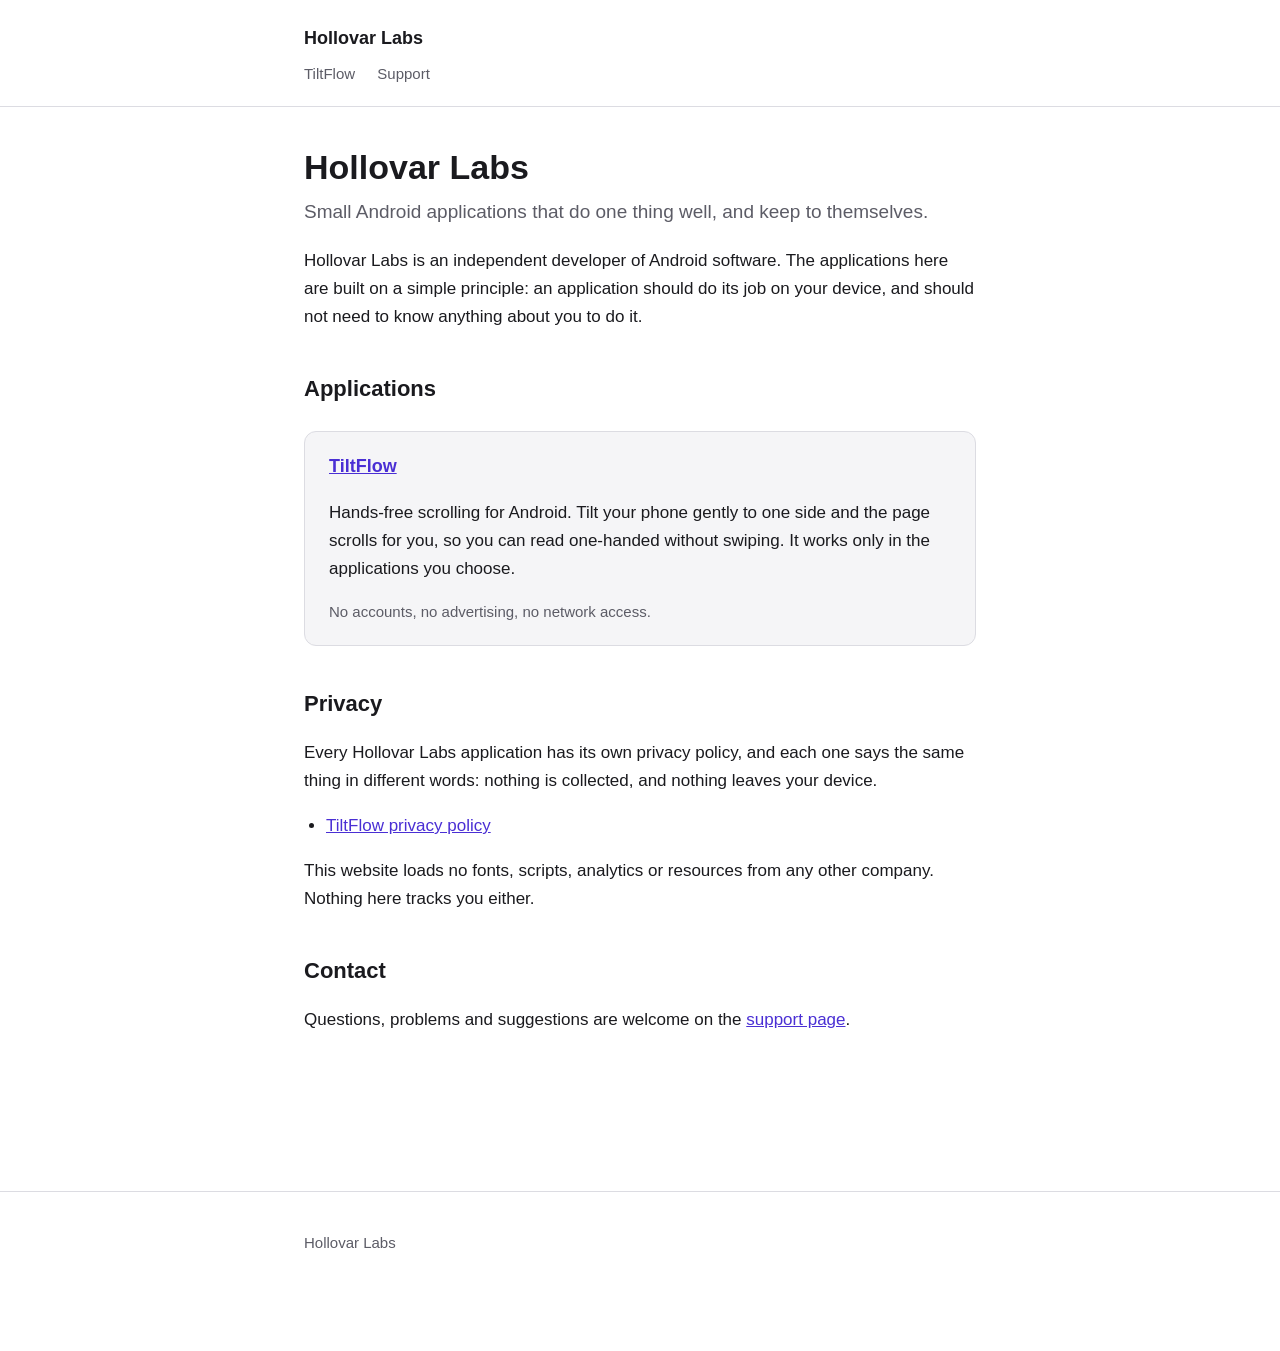
==== index.html @ 9ad2e923 "Add Hollovar Labs site with TiltFlow product and privacy pages Serves the company page, the TiltFlow" ====
<!DOCTYPE html>
<html lang="en">
<head>
<meta charset="utf-8">
<meta name="viewport" content="width=device-width, initial-scale=1">
<title>Hollovar Labs</title>
<meta name="description" content="Hollovar Labs builds small, private Android applications that do one thing well.">
<link rel="stylesheet" href="/assets/style.css">
</head>
<body>

<header class="site">
	<div class="wrap">
		<a class="brand" href="/">Hollovar Labs</a>
		<nav>
			<a href="/tiltflow/">TiltFlow</a>
			<a href="/support/">Support</a>
		</nav>
	</div>
</header>

<main class="wrap">

	<h1>Hollovar Labs</h1>
	<p class="lead">Small Android applications that do one thing well, and keep to themselves.</p>

	<p>Hollovar Labs is an independent developer of Android software. The applications here
	are built on a simple principle: an application should do its job on your device, and
	should not need to know anything about you to do it.</p>

	<h2>Applications</h2>

	<div class="card">
		<h3><a href="/tiltflow/">TiltFlow</a></h3>
		<p>Hands-free scrolling for Android. Tilt your phone gently to one side and the page
		scrolls for you, so you can read one-handed without swiping. It works only in the
		applications you choose.</p>
		<p class="meta">No accounts, no advertising, no network access.</p>
	</div>

	<h2>Privacy</h2>

	<p>Every Hollovar Labs application has its own privacy policy, and each one says the same
	thing in different words: nothing is collected, and nothing leaves your device.</p>

	<ul>
		<li><a href="/tiltflow/privacy/">TiltFlow privacy policy</a></li>
	</ul>

	<p>This website loads no fonts, scripts, analytics or resources from any other company.
	Nothing here tracks you either.</p>

	<h2>Contact</h2>

	<p>Questions, problems and suggestions are welcome on the
	<a href="/support/">support page</a>.</p>

</main>

<footer class="site">
	<div class="wrap">
		<p>Hollovar Labs</p>
	</div>
</footer>

</body>
</html>
---- assets/style.css ----
/*
	Hollovar Labs site styles.

	Deliberately self-contained: no web fonts, no analytics, no third-party requests of any
	kind. A site whose main purpose is to state a privacy position should not load anything
	from another company's server.
*/

:root {
	--background: #ffffff;
	--surface: #f5f5f7;
	--text: #1a1a1e;
	--text-muted: #5c5c66;
	--accent: #4a2fd4;
	--border: #dcdce2;
}

@media (prefers-color-scheme: dark) {
	:root {
		--background: #121216;
		--surface: #1c1c22;
		--text: #ececf1;
		--text-muted: #a0a0ad;
		--accent: #9d8bff;
		--border: #33333d;
	}
}

* {
	box-sizing: border-box;
}

body {
	margin: 0;
	padding: 0;
	background: var(--background);
	color: var(--text);
	font-family: -apple-system, BlinkMacSystemFont, "Segoe UI", Roboto, Helvetica, Arial, sans-serif;
	font-size: 17px;
	line-height: 1.65;
	-webkit-text-size-adjust: 100%;
}

.wrap {
	max-width: 720px;
	margin: 0 auto;
	padding: 0 24px 80px;
}

header.site {
	border-bottom: 1px solid var(--border);
	margin-bottom: 40px;
}

header.site .wrap {
	padding-top: 24px;
	padding-bottom: 20px;
}

.brand {
	font-weight: 600;
	font-size: 18px;
	text-decoration: none;
	color: var(--text);
}

nav {
	margin-top: 8px;
	font-size: 15px;
}

nav a {
	color: var(--text-muted);
	text-decoration: none;
	margin-right: 18px;
}

nav a:hover,
nav a:focus {
	color: var(--accent);
	text-decoration: underline;
}

h1 {
	font-size: 34px;
	line-height: 1.2;
	margin: 0 0 8px;
}

h2 {
	font-size: 22px;
	margin: 40px 0 12px;
}

h3 {
	font-size: 18px;
	margin: 28px 0 8px;
}

.lead {
	font-size: 19px;
	color: var(--text-muted);
	margin-top: 0;
}

a {
	color: var(--accent);
}

ul {
	padding-left: 22px;
}

li {
	margin-bottom: 6px;
}

.card {
	background: var(--surface);
	border: 1px solid var(--border);
	border-radius: 12px;
	padding: 20px 24px;
	margin: 24px 0;
}

.card h3 {
	margin-top: 0;
}

.card p:last-child {
	margin-bottom: 0;
}

.key-point {
	font-weight: 600;
}

.meta {
	color: var(--text-muted);
	font-size: 15px;
}

footer.site {
	border-top: 1px solid var(--border);
	margin-top: 60px;
	padding-top: 24px;
	color: var(--text-muted);
	font-size: 15px;
}

code {
	background: var(--surface);
	border: 1px solid var(--border);
	border-radius: 4px;
	padding: 1px 5px;
	font-size: 15px;
}
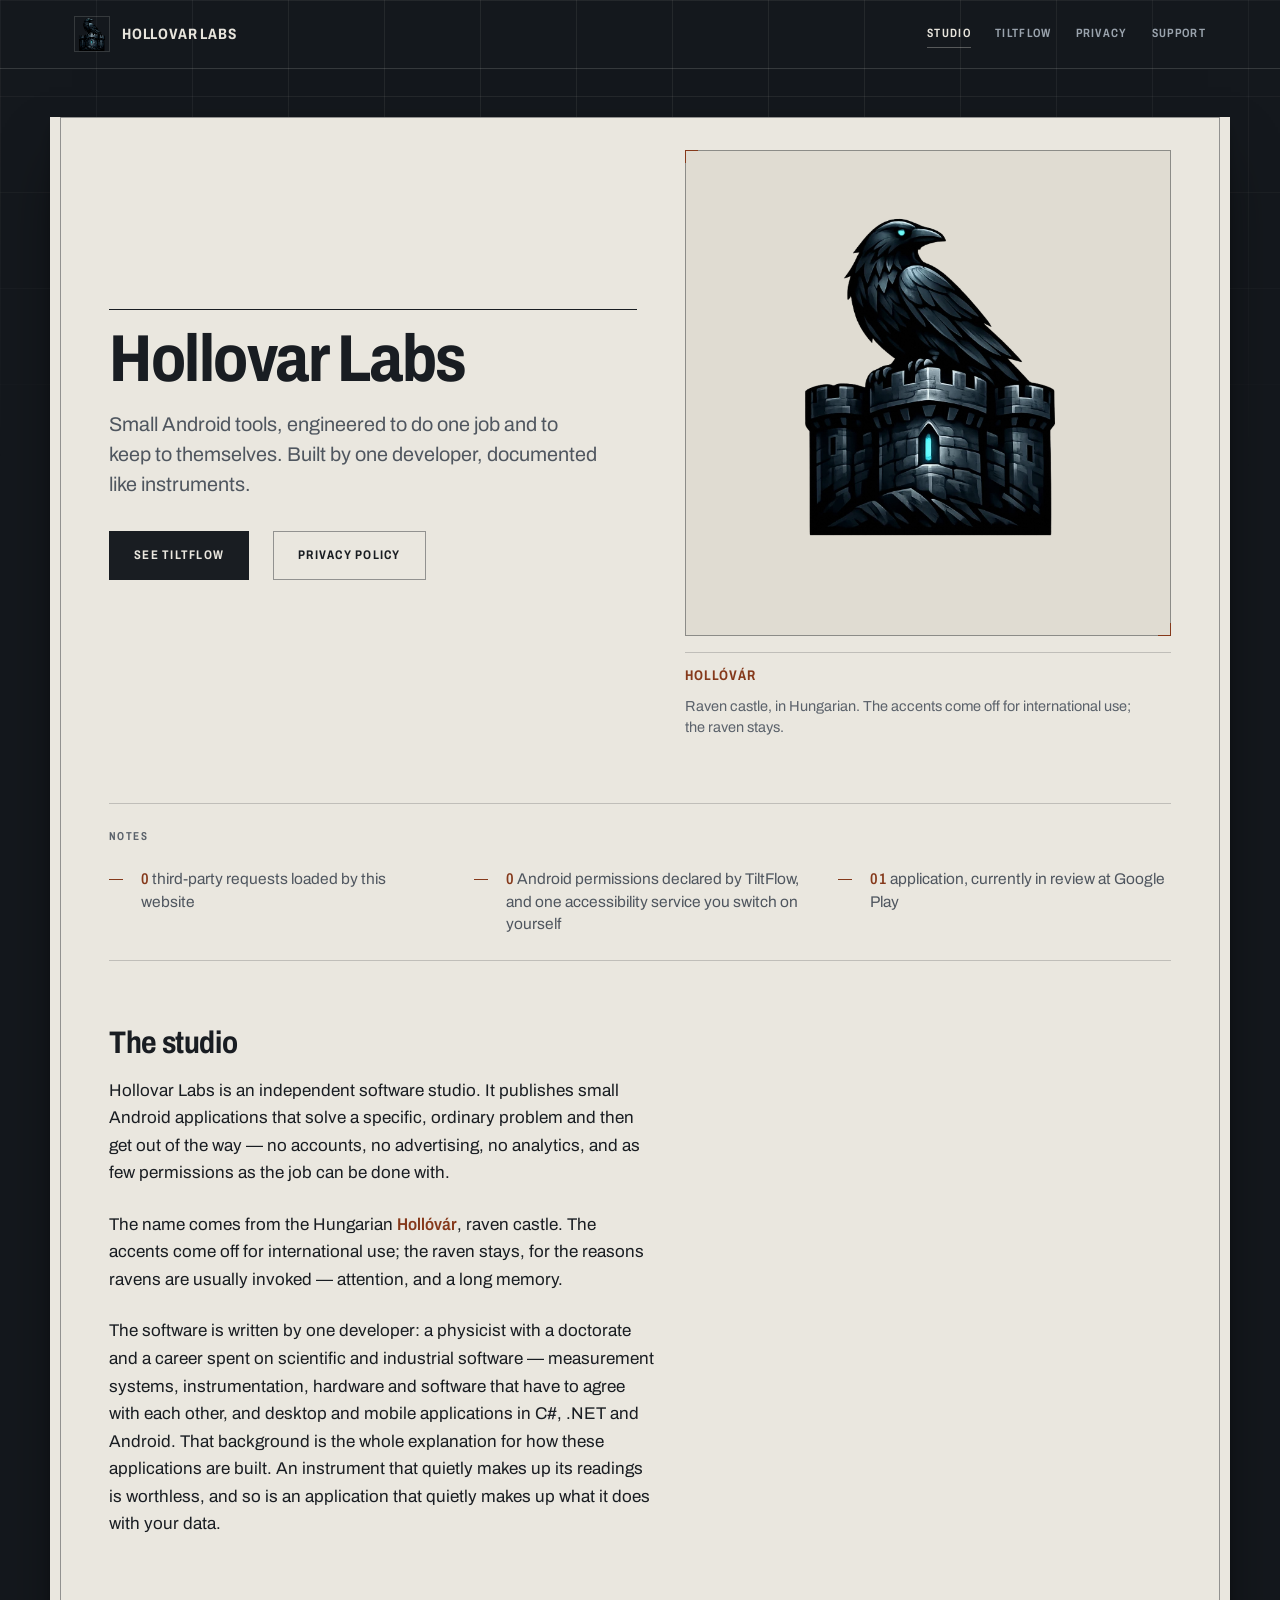
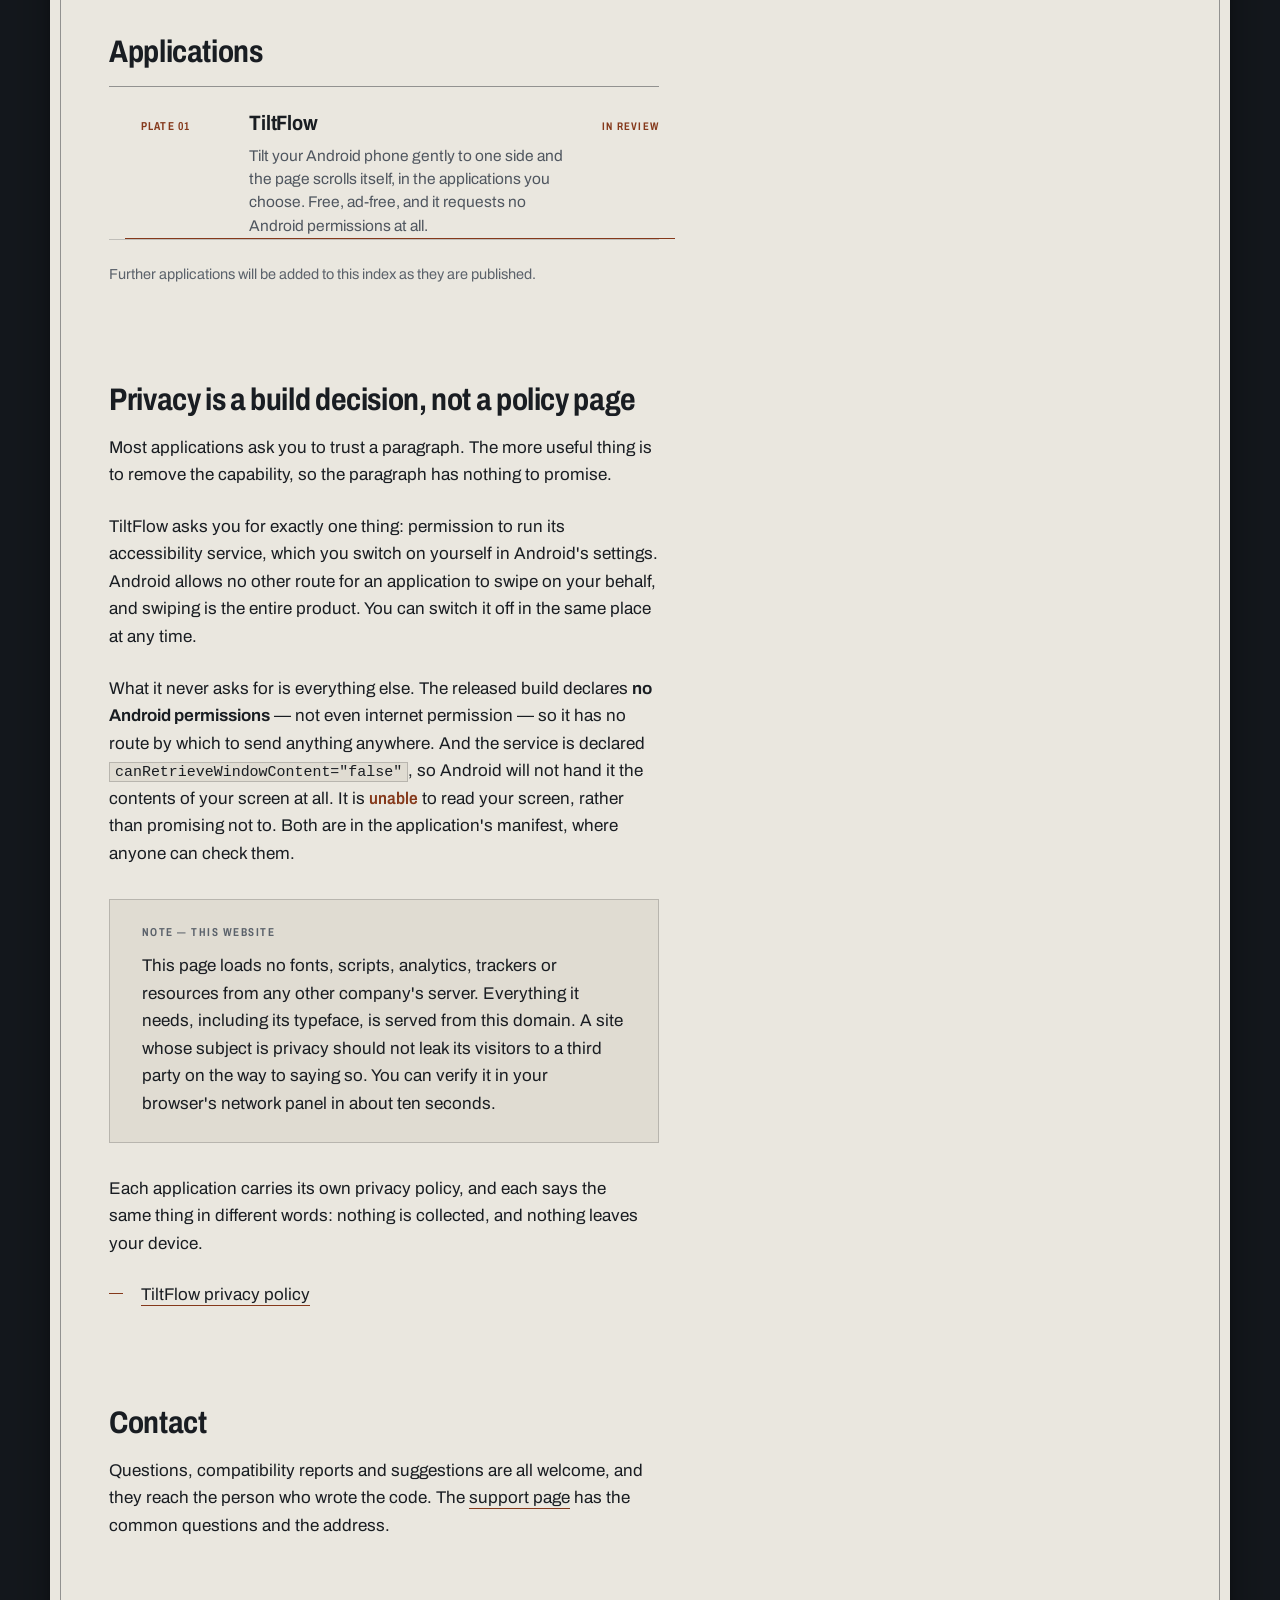
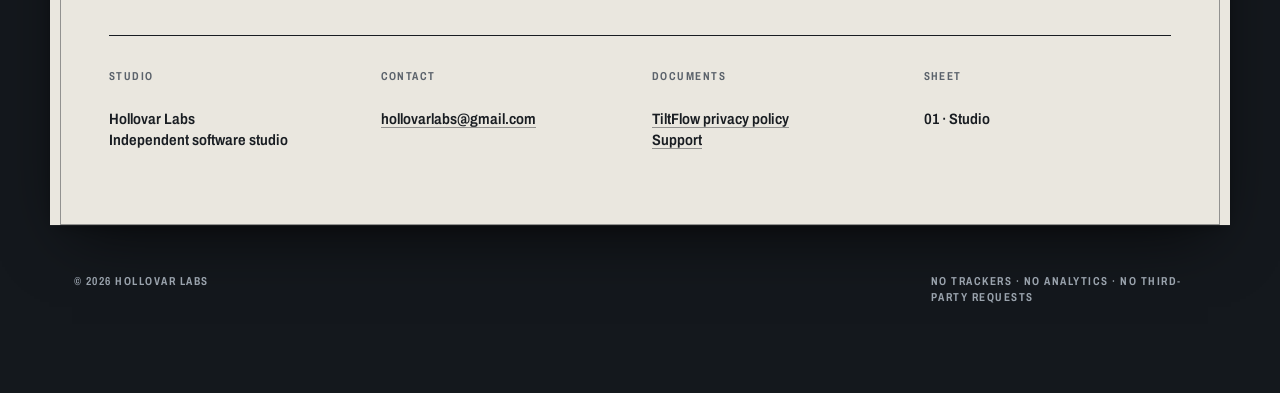
==== commit 6a2d6e60: "progress" ====
--- a/index.html
+++ b/index.html
@@ -3,65 +3,200 @@
 <head>
 <meta charset="utf-8">
 <meta name="viewport" content="width=device-width, initial-scale=1">
-<title>Hollovar Labs</title>
-<meta name="description" content="Hollovar Labs builds small, private Android applications that do one thing well.">
+<title>Hollovar Labs — Independent Software Studio</title>
+<meta name="description" content="Hollovar Labs is an independent software studio building small, privacy-conscious Android tools, including the tilt-scrolling utility TiltFlow.">
+<link rel="canonical" href="https://hollovar.github.io/">
+<meta name="theme-color" content="#14181d">
+<link rel="icon" href="/assets/icon-32.png" sizes="32x32" type="image/png">
+<link rel="icon" href="/assets/icon-512.png" sizes="512x512" type="image/png">
+<link rel="apple-touch-icon" href="/assets/icon-180.png">
+<meta property="og:type" content="website">
+<meta property="og:site_name" content="Hollovar Labs">
+<meta property="og:title" content="Hollovar Labs — Independent Software Studio">
+<meta property="og:description" content="Small, privacy-conscious Android tools. TiltFlow scrolls the page when you tilt your phone, and asks for no Android permissions at all.">
+<meta property="og:url" content="https://hollovar.github.io/">
+<meta property="og:image" content="https://hollovar.github.io/assets/og.png">
+<meta property="og:image:width" content="1200">
+<meta property="og:image:height" content="630">
+<meta name="twitter:card" content="summary_large_image">
+<link rel="preload" href="/assets/fonts/archivo-latin.woff2" as="font" type="font/woff2" crossorigin>
 <link rel="stylesheet" href="/assets/style.css">
 </head>
 <body>
-
-<header class="site">
-	<div class="wrap">
-		<a class="brand" href="/">Hollovar Labs</a>
-		<nav>
+<a class="skip" href="#main">Skip to content</a>
+
+<header class="masthead">
+	<div class="masthead__inner">
+		<a class="mark" href="/" aria-label="Hollovar Labs — home">
+			<img class="mark__glyph" src="/assets/mark-glyph.webp"
+				srcset="/assets/mark-glyph.webp 128w, /assets/mark-glyph@2x.webp 256w"
+				width="128" height="128" alt="" aria-hidden="true" decoding="async">
+			<span class="mark__name">Hollovar&nbsp;Labs</span>
+		</a>
+		<nav class="nav" aria-label="Primary">
+			<a href="/" aria-current="page">Studio</a>
 			<a href="/tiltflow/">TiltFlow</a>
+			<a href="/tiltflow/privacy/">Privacy</a>
 			<a href="/support/">Support</a>
 		</nav>
 	</div>
 </header>
 
-<main class="wrap">
-
-	<h1>Hollovar Labs</h1>
-	<p class="lead">Small Android applications that do one thing well, and keep to themselves.</p>
-
-	<p>Hollovar Labs is an independent developer of Android software. The applications here
-	are built on a simple principle: an application should do its job on your device, and
-	should not need to know anything about you to do it.</p>
-
-	<h2>Applications</h2>
-
-	<div class="card">
-		<h3><a href="/tiltflow/">TiltFlow</a></h3>
-		<p>Hands-free scrolling for Android. Tilt your phone gently to one side and the page
-		scrolls for you, so you can read one-handed without swiping. It works only in the
-		applications you choose.</p>
-		<p class="meta">No accounts, no advertising, no network access.</p>
-	</div>
-
-	<h2>Privacy</h2>
-
-	<p>Every Hollovar Labs application has its own privacy policy, and each one says the same
-	thing in different words: nothing is collected, and nothing leaves your device.</p>
-
-	<ul>
-		<li><a href="/tiltflow/privacy/">TiltFlow privacy policy</a></li>
-	</ul>
-
-	<p>This website loads no fonts, scripts, analytics or resources from any other company.
-	Nothing here tracks you either.</p>
-
-	<h2>Contact</h2>
-
-	<p>Questions, problems and suggestions are welcome on the
-	<a href="/support/">support page</a>.</p>
-
+<main id="main" class="sheet">
+<div class="sheet__frame">
+
+	<section class="plate">
+		<div class="plate__figure">
+			<figure class="markplate">
+				<div class="markplate__mount">
+					<img src="/assets/mark-plate.webp"
+						srcset="/assets/mark-plate.webp 760w, /assets/mark-plate@2x.webp 1200w"
+						sizes="(max-width: 900px) 400px, 46vw"
+						width="760" height="760" decoding="async"
+						alt="The Hollovar Labs mark: a raven perched on a castle keep, with a single lit window slit in the central tower.">
+				</div>
+				<figcaption>
+					<span class="markplate__name">Hollóvár</span>
+					<span class="small" style="margin:0">Raven castle, in Hungarian. The accents come off for
+					international use; the raven stays.</span>
+				</figcaption>
+			</figure>
+		</div>
+
+		<div class="titleblock">
+			<div class="titleblock__rule"></div>
+			<h1>Hollovar Labs</h1>
+			<p class="lead">Small Android tools, engineered to do one job and to keep to
+			themselves. Built by one developer, documented like instruments.</p>
+			<div class="actions">
+				<a class="btn" href="/tiltflow/">See TiltFlow</a>
+				<a class="btn btn--ghost" href="/tiltflow/privacy/">Privacy policy</a>
+			</div>
+		</div>
+	</section>
+
+	<section class="notes-block" aria-label="Studio notes">
+		<p class="note">Notes</p>
+		<ul class="notes-row">
+			<li><span class="dim">0</span> third-party requests loaded by this website</li>
+			<li><span class="dim">0</span> Android permissions declared by TiltFlow, and one
+			accessibility service you switch on yourself</li>
+			<li><span class="dim">01</span> application, currently in review at Google Play</li>
+		</ul>
+	</section>
+
+	<section class="prose">
+		<h2>The studio</h2>
+
+		<p>Hollovar Labs is an independent software studio. It publishes small Android
+		applications that solve a specific, ordinary problem and then get out of the way —
+		no accounts, no advertising, no analytics, and as few permissions as the job can be
+		done with.</p>
+
+		<p>The name comes from the Hungarian <em>Hollóvár</em>, raven castle. The accents come
+		off for international use; the raven stays, for the reasons ravens are usually
+		invoked — attention, and a long memory.</p>
+
+		<p>The software is written by one developer: a physicist with a doctorate and a career
+		spent on scientific and industrial software — measurement systems, instrumentation,
+		hardware and software that have to agree with each other, and desktop and mobile
+		applications in C#, .NET and Android. That background is the whole explanation for how
+		these applications are built. An instrument that quietly makes up its readings is
+		worthless, and so is an application that quietly makes up what it does with your
+		data.</p>
+	</section>
+
+	<section class="prose">
+		<h2>Applications</h2>
+
+		<ul class="index">
+			<li class="index__item">
+				<a class="index__link" href="/tiltflow/">
+					<span class="index__plate">Plate 01</span>
+					<span>
+						<span class="index__title">TiltFlow</span>
+						<span class="index__desc">Tilt your Android phone gently to one side and
+						the page scrolls itself, in the applications you choose. Free, ad-free,
+						and it requests no Android permissions at all.</span>
+					</span>
+					<span class="index__status">In review</span>
+				</a>
+			</li>
+		</ul>
+
+		<p class="small" style="margin-top:var(--sp-5)">Further applications will be added to this
+		index as they are published.</p>
+	</section>
+
+	<section class="prose">
+		<h2>Privacy is a build decision, not a policy page</h2>
+
+		<p>Most applications ask you to trust a paragraph. The more useful thing is to remove
+		the capability, so the paragraph has nothing to promise.</p>
+
+		<p>TiltFlow asks you for exactly one thing: permission to run its accessibility service,
+		which you switch on yourself in Android's settings. Android allows no other route for
+		an application to swipe on your behalf, and swiping is the entire product. You can
+		switch it off in the same place at any time.</p>
+
+		<p>What it never asks for is everything else. The released build declares
+		<strong>no Android permissions</strong> — not even internet permission — so it has no
+		route by which to send anything anywhere. And the service is declared
+		<code>canRetrieveWindowContent="false"</code>, so Android will not hand it the contents
+		of your screen at all. It is <em>unable</em> to read your screen, rather than promising
+		not to. Both are in the application's manifest, where anyone can check them.</p>
+
+		<div class="callout">
+			<span class="note callout__label">Note — this website</span>
+			<p>This page loads no fonts, scripts, analytics, trackers or resources from any
+			other company's server. Everything it needs, including its typeface, is served
+			from this domain. A site whose subject is privacy should not leak its visitors to
+			a third party on the way to saying so. You can verify it in your browser's network
+			panel in about ten seconds.</p>
+		</div>
+
+		<p>Each application carries its own privacy policy, and each says the same thing in
+		different words: nothing is collected, and nothing leaves your device.</p>
+
+		<ul>
+			<li><a href="/tiltflow/privacy/">TiltFlow privacy policy</a></li>
+		</ul>
+	</section>
+
+	<section class="prose">
+		<h2>Contact</h2>
+
+		<p>Questions, compatibility reports and suggestions are all welcome, and they reach
+		the person who wrote the code. The <a href="/support/">support page</a> has the
+		common questions and the address.</p>
+	</section>
+
+	<footer class="colophon">
+		<div class="colophon__cell">
+			<p class="note">Studio</p>
+			<p class="colophon__value">Hollovar Labs<br>Independent software studio</p>
+		</div>
+		<div class="colophon__cell">
+			<p class="note">Contact</p>
+			<p class="colophon__value"><a href="mailto:hollovarlabs@gmail.com">hollovarlabs@gmail.com</a></p>
+		</div>
+		<div class="colophon__cell">
+			<p class="note">Documents</p>
+			<p class="colophon__value"><a href="/tiltflow/privacy/">TiltFlow privacy policy</a><br><a href="/support/">Support</a></p>
+		</div>
+		<div class="colophon__cell">
+			<p class="note">Sheet</p>
+			<p class="colophon__value">01 · Studio</p>
+		</div>
+	</footer>
+
+</div>
 </main>
 
-<footer class="site">
-	<div class="wrap">
-		<p>Hollovar Labs</p>
-	</div>
-</footer>
+<div class="footnote">
+	<p class="note note--board">© 2026 Hollovar Labs</p>
+	<p class="note note--board">No trackers · No analytics · No third-party requests</p>
+</div>
 
 </body>
 </html>
--- a/assets/style.css
+++ b/assets/style.css
@@ -1,157 +1,1367 @@
 /*
-	Hollovar Labs site styles.
+	Hollovar Labs — measured drawing.
+
+	The site is drawn, not laid out: a pale drafting sheet on a graphite board, one lettering
+	alphabet at drafting widths, hairline rules, hatched masonry, dimension callouts.
 
 	Deliberately self-contained: no web fonts, no analytics, no third-party requests of any
 	kind. A site whose main purpose is to state a privacy position should not load anything
-	from another company's server.
-*/
+	from another company's server. Archivo is self-hosted from assets/fonts (SIL OFL 1.1,
+	see assets/fonts/OFL.txt).
+*/
+
+/* ------------------------------------------------------------------ lettering */
+
+/*
+	One variable face carries the whole sheet. A drafting office letters with a single
+	alphabet and varies the width by annotation rank, so width is a token here, not a
+	second font.
+*/
+@font-face {
+	font-family: "Archivo";
+	font-style: normal;
+	font-weight: 100 900;
+	font-stretch: 62% 125%;
+	font-display: swap;
+	src: url("/assets/fonts/archivo-latin.woff2") format("woff2");
+	unicode-range: U+0000-00FF, U+0131, U+0152-0153, U+02BB-02BC, U+02C6, U+02DA, U+02DC,
+		U+0304, U+0308, U+0329, U+2000-206F, U+20AC, U+2122, U+2191, U+2193, U+2212, U+2215,
+		U+FEFF, U+FFFD;
+}
+
+@font-face {
+	font-family: "Archivo";
+	font-style: normal;
+	font-weight: 100 900;
+	font-stretch: 62% 125%;
+	font-display: swap;
+	src: url("/assets/fonts/archivo-latin-ext.woff2") format("woff2");
+	unicode-range: U+0100-02BA, U+02BD-02C5, U+02C7-02CC, U+02CE-02D7, U+02DD-02FF, U+0304,
+		U+0308, U+0329, U+1D00-1DBF, U+1E00-1E9F, U+1EF2-1EFF, U+2020, U+20A0-20AB,
+		U+20AD-20C0, U+2113, U+2C60-2C7F, U+A720-A7FF;
+}
+
+/* ------------------------------------------------------------------- tokens */
 
 :root {
-	--background: #ffffff;
-	--surface: #f5f5f7;
-	--text: #1a1a1e;
-	--text-muted: #5c5c66;
-	--accent: #4a2fd4;
-	--border: #dcdce2;
-}
-
+	/* the board the sheet lies on */
+	--board: #14181d;
+	--board-raised: #1b2027;
+	--board-ink: #e7e4dc;
+	--board-ink-2: #9aa3ad;
+	--board-rule: rgba(231, 228, 220, 0.16);
+	--board-rule-strong: rgba(231, 228, 220, 0.32);
+
+	/* the drafting sheet */
+	--sheet: #eae7df;
+	--sheet-sunk: #e0dcd2;
+	--ink: #191d22;
+	--ink-2: #4f565f;
+	/* 4.56:1 on the sheet — the annotation labels are small, so this may not go lighter */
+	--ink-3: #5b626b;
+	--rule: rgba(25, 29, 34, 0.2);
+	--rule-strong: rgba(25, 29, 34, 0.42);
+
+	/*
+		Annotation: dimensions, revisions, leaders. This carries small text everywhere —
+		dimension values, inline emphasis, fault references, the in-review stamp — so it is
+		tuned to clear 4.5:1 on the sheet, on the sunk tone, and on its own 13% tint, in both
+		the day and night palettes. It may not be brightened.
+	*/
+	--oxide: #85391b;
+	--oxide-soft: rgba(133, 57, 27, 0.13);
+
+	/* measured live values only — the cyan carried over from the icon's window slit */
+	--measure: #10687c;
+	--measure-board: #4ed0e3;
+
+	--sp-1: 4px;
+	--sp-2: 8px;
+	--sp-3: 12px;
+	--sp-4: 16px;
+	--sp-5: 24px;
+	--sp-6: 32px;
+	--sp-7: 48px;
+	--sp-8: 64px;
+	--sp-9: 96px;
+	--sp-10: 128px;
+
+	--sheet-max: 1180px;
+	/* Archivo's average advance is well under its `0`, so 68ch measured ~85 characters */
+	--measure-col: 55ch;
+
+	--ease: cubic-bezier(0.16, 1, 0.3, 1);
+}
+
+/*
+	Night refinement, not an inversion. A drawing sheet is a light object; flipping it to
+	dark would abandon the world. The board deepens and the sheet loses its glare instead.
+*/
 @media (prefers-color-scheme: dark) {
 	:root {
-		--background: #121216;
-		--surface: #1c1c22;
-		--text: #ececf1;
-		--text-muted: #a0a0ad;
-		--accent: #9d8bff;
-		--border: #33333d;
-	}
-}
-
-* {
+		--board: #0e1114;
+		--board-raised: #161a20;
+		--sheet: #ddd9d0;
+		--sheet-sunk: #d3cec3;
+		--ink: #14181c;
+		--ink-2: #474e56;
+		--ink-3: #515861;
+	}
+}
+
+*,
+*::before,
+*::after {
 	box-sizing: border-box;
+}
+
+/* --------------------------------------------------------------------- base */
+
+html {
+	-webkit-text-size-adjust: 100%;
 }
 
 body {
 	margin: 0;
+	background: var(--board);
+	color: var(--board-ink);
+	font-family: "Archivo", -apple-system, BlinkMacSystemFont, "Segoe UI", Roboto, Helvetica,
+		Arial, sans-serif;
+	font-size: 17px;
+	font-stretch: 100%;
+	line-height: 1.62;
+	font-synthesis-weight: none;
+	text-rendering: optimizeLegibility;
+	-webkit-font-smoothing: antialiased;
+}
+
+/*
+	The board carries a faint construction grid — the drawing surface underneath the sheet.
+	20mm major, 4mm minor, at the scale the sheet is drawn to.
+*/
+body::before {
+	content: "";
+	position: fixed;
+	inset: 0;
+	z-index: 0;
+	pointer-events: none;
+	background-image: linear-gradient(var(--board-rule) 1px, transparent 1px),
+		linear-gradient(90deg, var(--board-rule) 1px, transparent 1px);
+	background-size: 96px 96px;
+	opacity: 0.5;
+	mask-image: radial-gradient(ellipse 120% 80% at 50% 0%, #000 20%, transparent 78%);
+}
+
+body > * {
+	position: relative;
+	z-index: 1;
+}
+
+:where(a) {
+	color: inherit;
+}
+
+:focus-visible {
+	outline: 2px solid var(--oxide);
+	outline-offset: 3px;
+}
+
+.sheet :focus-visible {
+	outline-color: var(--oxide);
+}
+
+::selection {
+	background: var(--oxide);
+	color: var(--sheet);
+}
+
+.skip {
+	position: absolute;
+	left: -9999px;
+	top: 0;
+	z-index: 50;
+	background: var(--sheet);
+	color: var(--ink);
+	padding: var(--sp-3) var(--sp-5);
+	font-stretch: 76%;
+	font-weight: 650;
+	text-transform: uppercase;
+	letter-spacing: 0.1em;
+	font-size: 13px;
+	text-decoration: none;
+}
+
+.skip:focus {
+	left: var(--sp-5);
+	top: var(--sp-3);
+}
+
+/* ------------------------------------------------------------ annotation type */
+
+/*
+	Annotation rank is expressed by width, exactly as it is by a drafting pen's nib.
+	.note is the narrowest and smallest: sheet metadata, leaders, callout labels.
+*/
+.note {
+	font-stretch: 74%;
+	font-weight: 640;
+	text-transform: uppercase;
+	letter-spacing: 0.13em;
+	font-size: 11.5px;
+	line-height: 1.4;
+	color: var(--ink-3);
+}
+
+.note--board {
+	color: var(--board-ink-2);
+}
+
+.note--oxide {
+	color: var(--oxide);
+}
+
+/* dimension values: tabular, so a column of measurements aligns like a schedule */
+.dim {
+	font-stretch: 78%;
+	font-weight: 600;
+	font-variant-numeric: tabular-nums;
+	letter-spacing: 0.03em;
+	color: var(--oxide);
+}
+
+code,
+kbd,
+samp,
+.mono {
+	font-family: ui-monospace, "Cascadia Mono", "SF Mono", Menlo, Consolas, monospace;
+	font-size: 0.88em;
+	letter-spacing: 0;
+}
+
+code {
+	background: var(--sheet-sunk);
+	border: 1px solid var(--rule);
+	padding: 1px 5px;
+	color: var(--ink);
+}
+
+/* an identifier inside an annotation label keeps its own case: package IDs are case-sensitive */
+.note code,
+.note--board code {
+	text-transform: none;
+	letter-spacing: 0;
+}
+
+/* ------------------------------------------------------------------- header */
+
+.masthead {
+	border-bottom: 1px solid var(--board-rule);
+}
+
+.masthead__inner {
+	max-width: var(--sheet-max);
+	margin: 0 auto;
+	padding: var(--sp-4) var(--sp-5);
+	display: flex;
+	align-items: center;
+	gap: var(--sp-5);
+	flex-wrap: wrap;
+}
+
+.mark {
+	display: inline-flex;
+	align-items: center;
+	gap: var(--sp-3);
+	text-decoration: none;
+	color: var(--board-ink);
+	margin-right: auto;
+}
+
+/*
+	The studio mark, as delivered: a dark full-tone illustration. On the near-black board it
+	needs a hairline to sit on rather than dissolve into, so it reads as a mounted chip.
+*/
+.mark__glyph {
+	width: 36px;
+	height: 36px;
+	flex: none;
+	display: block;
+	border: 1px solid var(--board-rule);
+}
+
+.mark__name {
+	font-stretch: 80%;
+	font-weight: 700;
+	letter-spacing: 0.055em;
+	text-transform: uppercase;
+	font-size: 15px;
+	line-height: 1;
+}
+
+.nav {
+	display: flex;
+	align-items: center;
+	gap: var(--sp-5);
+	flex-wrap: wrap;
+}
+
+.nav a {
+	font-stretch: 76%;
+	font-weight: 620;
+	text-transform: uppercase;
+	letter-spacing: 0.11em;
+	font-size: 12px;
+	color: var(--board-ink-2);
+	text-decoration: none;
+	padding: 4px 0;
+	border-bottom: 1px solid transparent;
+	transition: color 0.18s var(--ease), border-color 0.18s var(--ease);
+}
+
+.nav a:hover {
+	color: var(--board-ink);
+	border-bottom-color: var(--oxide);
+}
+
+.nav a[aria-current="page"] {
+	color: var(--board-ink);
+	border-bottom-color: var(--board-rule-strong);
+}
+
+/* -------------------------------------------------------------------- sheet */
+
+.sheet {
+	max-width: var(--sheet-max);
+	margin: var(--sp-7) auto;
+	background: var(--sheet);
+	color: var(--ink);
+	box-shadow: 0 1px 0 rgba(255, 255, 255, 0.05), 0 26px 64px -22px rgba(0, 0, 0, 0.72),
+		0 4px 14px -6px rgba(0, 0, 0, 0.5);
+}
+
+/*
+	A document sheet is trimmed narrower than a drawing sheet. Privacy, support and 404 carry
+	only text, so the full drawing width would leave half the sheet blank beside the column.
+*/
+.sheet--doc {
+	max-width: 880px;
+}
+
+/* the drawn border: a real sheet has a frame inset from its trimmed edge */
+.sheet__frame {
+	border: 1px solid var(--rule-strong);
+	margin: 10px;
+	padding: var(--sp-6) var(--sp-7) 0;
+}
+
+.sheet__frame > *:last-child {
+	margin-bottom: 0;
+}
+
+/* -------------------------------------------------------------------- plate */
+
+/*
+	A plate is one drawn figure with its annotation. The first viewport is a plate with the
+	title block set into its lower left, the way a drawing carries its own identification —
+	not a centred hero.
+*/
+.plate {
+	display: grid;
+	grid-template-columns: minmax(0, 1fr) minmax(0, 0.92fr);
+	gap: var(--sp-7);
+	align-items: center;
+	padding-bottom: var(--sp-6);
+	margin-bottom: var(--sp-6);
+}
+
+.plate__figure {
+	grid-column: 2;
+	grid-row: 1;
+	min-width: 0;
+}
+
+.plate__figure svg {
+	display: block;
+	width: 100%;
+	height: auto;
+	overflow: visible;
+}
+
+.titleblock {
+	grid-column: 1;
+	grid-row: 1;
+	min-width: 0;
+}
+
+.titleblock__rule {
+	height: 1px;
+	background: var(--ink);
+	margin-bottom: var(--sp-4);
+}
+
+h1 {
+	font-stretch: 84%;
+	font-weight: 720;
+	font-size: clamp(2.6rem, 6.2vw, 4.15rem);
+	line-height: 1.02;
+	letter-spacing: -0.022em;
+	margin: 0 0 var(--sp-4);
+	text-wrap: balance;
+}
+
+.lead {
+	font-size: clamp(1.06rem, 1.6vw, 1.24rem);
+	line-height: 1.5;
+	color: var(--ink-2);
+	max-width: 46ch;
+	margin: 0 0 var(--sp-6);
+	text-wrap: pretty;
+}
+
+/*
+	A document sheet has no figure: the title block sits alone above the text. Used for the
+	privacy policy and support, where the content is the drawing.
+*/
+.docblock {
+	padding-bottom: var(--sp-6);
+	border-bottom: 1px solid var(--rule);
+	margin-bottom: var(--sp-7);
+}
+
+.docblock .lead {
+	margin-bottom: var(--sp-4);
+}
+
+/* ------------------------------------------------------------------ actions */
+
+.actions {
+	display: flex;
+	flex-wrap: wrap;
+	align-items: center;
+	gap: var(--sp-4) var(--sp-5);
+}
+
+.btn {
+	display: inline-flex;
+	align-items: center;
+	gap: var(--sp-3);
+	background: var(--ink);
+	color: var(--sheet);
+	border: 1px solid var(--ink);
+	padding: 13px var(--sp-5);
+	font-stretch: 78%;
+	font-weight: 660;
+	text-transform: uppercase;
+	letter-spacing: 0.1em;
+	font-size: 12.5px;
+	text-decoration: none;
+	cursor: pointer;
+	transition: background 0.18s var(--ease), color 0.18s var(--ease),
+		transform 0.18s var(--ease);
+}
+
+.btn:hover {
+	background: var(--oxide);
+	border-color: var(--oxide);
+	color: #fff;
+}
+
+.btn:active {
+	transform: translateY(1px);
+}
+
+.btn--ghost {
+	background: transparent;
+	color: var(--ink);
+	border-color: var(--rule-strong);
+}
+
+.btn--ghost:hover {
+	background: transparent;
+	color: var(--oxide);
+	border-color: var(--oxide);
+}
+
+/*
+	Not a button: TiltFlow is in review and has no reachable listing. A disabled control
+	that looks pressable is a lie, so the pending state is drawn as a stamp instead.
+*/
+.stamp {
+	display: inline-flex;
+	align-items: center;
+	gap: var(--sp-3);
+	border: 1px solid var(--oxide);
+	color: var(--oxide);
+	background: var(--oxide-soft);
+	padding: 11px var(--sp-4);
+	font-stretch: 74%;
+	font-weight: 660;
+	text-transform: uppercase;
+	letter-spacing: 0.11em;
+	font-size: 11.5px;
+}
+
+.stamp__dot {
+	width: 6px;
+	height: 6px;
+	background: var(--oxide);
+	flex: none;
+}
+
+/* -------------------------------------------------------------------- prose */
+
+.prose {
+	max-width: var(--measure-col);
+}
+
+h2 {
+	font-stretch: 82%;
+	font-weight: 700;
+	font-size: clamp(1.5rem, 2.6vw, 1.95rem);
+	line-height: 1.16;
+	letter-spacing: -0.012em;
+	margin: var(--sp-9) 0 var(--sp-4);
+	text-wrap: balance;
+}
+
+h3 {
+	font-stretch: 86%;
+	font-weight: 680;
+	font-size: 1.14rem;
+	line-height: 1.28;
+	margin: var(--sp-7) 0 var(--sp-3);
+	text-wrap: balance;
+}
+
+h2 + h3,
+h2 + * > h3:first-child {
+	margin-top: var(--sp-5);
+}
+
+/* a heading that already follows a ruled block does not also need a full section gap */
+.docblock + .prose > h2:first-child,
+.docblock + section > h2:first-child,
+.notes-block + .prose > h2:first-child,
+.plate + .prose > h2:first-child,
+.sheet__frame > .prose:first-child > h2:first-child {
+	margin-top: var(--sp-5);
+}
+
+/* small sentence-case note — for asides that should not shout in tracked caps */
+.small {
+	font-size: 14.5px;
+	line-height: 1.5;
+	color: var(--ink-3);
+	max-width: 56ch;
+}
+
+p {
+	margin: 0 0 var(--sp-5);
+	max-width: var(--measure-col);
+	text-wrap: pretty;
+}
+
+.prose ul,
+.prose ol {
+	max-width: var(--measure-col);
+	padding-left: 0;
+	margin: 0 0 var(--sp-5);
+	list-style: none;
+}
+
+.prose li {
+	position: relative;
+	padding-left: var(--sp-6);
+	margin-bottom: var(--sp-3);
+}
+
+/* the leader tick of a drawing's note list */
+.prose li::before {
+	content: "";
+	position: absolute;
+	left: 0;
+	top: 0.72em;
+	width: 14px;
+	height: 1px;
+	background: var(--oxide);
+}
+
+.prose ol {
+	counter-reset: step;
+}
+
+.prose ol li::before {
+	counter-increment: step;
+	content: counter(step);
+	top: 0;
+	width: auto;
+	height: auto;
+	background: none;
+	color: var(--oxide);
+	font-stretch: 76%;
+	font-weight: 660;
+	font-variant-numeric: tabular-nums;
+	font-size: 12px;
+	letter-spacing: 0.06em;
+	line-height: inherit;
+}
+
+.prose a {
+	color: var(--ink);
+	text-decoration: none;
+	border-bottom: 1px solid var(--oxide);
+	padding-bottom: 1px;
+	transition: background 0.16s var(--ease), color 0.16s var(--ease);
+}
+
+.prose a:hover {
+	background: var(--oxide);
+	color: #fff;
+	border-bottom-color: var(--oxide);
+}
+
+strong,
+.key-point {
+	font-weight: 660;
+	color: var(--ink);
+}
+
+em {
+	font-style: normal;
+	font-stretch: 88%;
+	font-weight: 600;
+	color: var(--oxide);
+}
+
+/* ------------------------------------------------------------------- callout */
+
+/*
+	A note block on a drawing: hatched left margin, the note itself set in the sheet's
+	sunk tone. Used for the claims a reviewer is checking.
+*/
+.callout {
+	background: var(--sheet-sunk);
+	border: 1px solid var(--rule);
+	padding: var(--sp-5) var(--sp-6);
+	margin: var(--sp-6) 0;
+	max-width: var(--measure-col);
+}
+
+.callout > *:last-child {
+	margin-bottom: 0;
+}
+
+.callout__label {
+	display: block;
+	margin-bottom: var(--sp-3);
+}
+
+/* --------------------------------------------------------------- drawing notes */
+
+/*
+	The notes block a drawing carries beside the object: short, numbered facts a reader can
+	check. Deliberately set at reading size — these are annotations, not a metrics banner.
+*/
+.notes-block {
+	border-top: 1px solid var(--rule);
+	border-bottom: 1px solid var(--rule);
+	padding: var(--sp-5) 0;
+	margin-bottom: var(--sp-8);
+}
+
+.notes-row {
+	list-style: none;
 	padding: 0;
-	background: var(--background);
-	color: var(--text);
-	font-family: -apple-system, BlinkMacSystemFont, "Segoe UI", Roboto, Helvetica, Arial, sans-serif;
-	font-size: 17px;
-	line-height: 1.65;
-	-webkit-text-size-adjust: 100%;
-}
-
-.wrap {
-	max-width: 720px;
+	margin: var(--sp-3) 0 0;
+	display: grid;
+	grid-template-columns: repeat(auto-fit, minmax(215px, 1fr));
+	gap: var(--sp-4) var(--sp-6);
+}
+
+.notes-row li {
+	position: relative;
+	padding-left: var(--sp-6);
+	font-size: 15.5px;
+	line-height: 1.45;
+	color: var(--ink-2);
+}
+
+.notes-row li::before {
+	content: "";
+	position: absolute;
+	left: 0;
+	top: 0.7em;
+	width: 14px;
+	height: 1px;
+	background: var(--oxide);
+}
+
+/* ----------------------------------------------------------------- mark plate */
+
+/*
+	The studio mark itself, mounted on the sheet: a plate pasted onto a drawing, with its
+	frame, its registration corners and its annotation. The artwork is a dark full-tone
+	illustration, so the frame is what stops it floating on the pale sheet.
+*/
+.markplate {
+	margin: 0;
+	position: relative;
+}
+
+.markplate__mount {
+	position: relative;
+	border: 1px solid var(--rule-strong);
+	background: var(--sheet-sunk);
+	padding: 10px;
+}
+
+.markplate__mount img {
+	display: block;
+	width: 100%;
+	height: auto;
+}
+
+/* registration corners, as on a mounted plate */
+.markplate__mount::before,
+.markplate__mount::after {
+	content: "";
+	position: absolute;
+	width: 13px;
+	height: 13px;
+	border: 1px solid var(--oxide);
+	pointer-events: none;
+}
+
+.markplate__mount::before {
+	top: -1px;
+	left: -1px;
+	border-right: 0;
+	border-bottom: 0;
+}
+
+.markplate__mount::after {
+	bottom: -1px;
+	right: -1px;
+	border-left: 0;
+	border-top: 0;
+}
+
+.markplate figcaption {
+	margin-top: var(--sp-4);
+	padding-top: var(--sp-3);
+	border-top: 1px solid var(--rule);
+	display: flex;
+	flex-wrap: wrap;
+	align-items: baseline;
+	gap: var(--sp-2) var(--sp-4);
+}
+
+.markplate__name {
+	font-stretch: 78%;
+	font-weight: 660;
+	font-size: 14px;
+	letter-spacing: 0.06em;
+	color: var(--oxide);
+	text-transform: uppercase;
+}
+
+/* ------------------------------------------------------------------ specimens */
+
+/*
+	Screenshots are mounted on the sheet as specimens, each with its reference and note —
+	the way a photographic plate is pasted onto a drawing and annotated.
+*/
+.specimens {
+	display: grid;
+	grid-template-columns: repeat(auto-fit, minmax(196px, 1fr));
+	gap: var(--sp-6);
+	margin: var(--sp-7) 0 var(--sp-8);
+}
+
+.specimen {
+	margin: 0;
+}
+
+.specimen img {
+	display: block;
+	width: 100%;
+	height: auto;
+	border: 1px solid var(--rule-strong);
+	background: var(--sheet-sunk);
+}
+
+.specimen figcaption {
+	margin-top: var(--sp-3);
+	padding-top: var(--sp-3);
+	border-top: 1px solid var(--rule);
+	font-size: 14px;
+	line-height: 1.45;
+	color: var(--ink-2);
+}
+
+.specimen figcaption .note {
+	display: block;
+	margin-bottom: 3px;
+}
+
+/* --------------------------------------------------------------- schedule */
+
+/*
+	A specification schedule. Reads as a table of facts a reviewer can check line by line,
+	which is exactly what it is.
+*/
+.schedule {
+	width: 100%;
+	border-collapse: collapse;
+	margin: var(--sp-5) 0 var(--sp-6);
+	font-size: 15.5px;
+}
+
+.schedule caption {
+	text-align: left;
+	margin-bottom: var(--sp-3);
+	font-stretch: 74%;
+	font-weight: 640;
+	text-transform: uppercase;
+	letter-spacing: 0.13em;
+	font-size: 11.5px;
+	color: var(--ink-3);
+}
+
+.schedule th,
+.schedule td {
+	text-align: left;
+	vertical-align: top;
+	padding: var(--sp-3) var(--sp-4) var(--sp-3) 0;
+	border-bottom: 1px solid var(--rule);
+}
+
+.schedule th {
+	font-stretch: 78%;
+	font-weight: 640;
+	letter-spacing: 0.02em;
+	color: var(--ink);
+	width: 40%;
+}
+
+.schedule td {
+	color: var(--ink-2);
+}
+
+.schedule tr:last-child th,
+.schedule tr:last-child td {
+	border-bottom: 0;
+}
+
+/* --------------------------------------------------------------- index list */
+
+/*
+	The drawing index: how products are listed. Each entry is a plate reference, which
+	means a second application slots in as one more row and nothing is redesigned.
+*/
+.index {
+	list-style: none;
+	padding: 0;
+	margin: var(--sp-6) 0 0;
+	border-top: 1px solid var(--rule-strong);
+}
+
+/* the index sits inside .prose, so the note-list indent and leader tick are reset off it */
+.index__item {
+	border-bottom: 1px solid var(--rule);
+	padding-left: 0;
+	margin-bottom: 0;
+}
+
+.index__item::before {
+	display: none;
+}
+
+.index__link {
+	display: grid;
+	grid-template-columns: 84px minmax(0, 1fr) auto;
+	gap: var(--sp-5);
+	align-items: baseline;
+	padding: var(--sp-5) var(--sp-4);
+	margin: 0 calc(var(--sp-4) * -1);
+	text-decoration: none;
+	color: inherit;
+	/* background and an inset rule only: animating padding thrashes layout */
+	transition: background 0.18s var(--ease), box-shadow 0.18s var(--ease);
+}
+
+.index__link:hover {
+	background: var(--sheet-sunk);
+	box-shadow: inset 3px 0 0 var(--oxide);
+}
+
+.index__plate {
+	font-stretch: 74%;
+	font-weight: 640;
+	font-variant-numeric: tabular-nums;
+	letter-spacing: 0.1em;
+	font-size: 11.5px;
+	color: var(--oxide);
+	text-transform: uppercase;
+}
+
+.index__title {
+	display: block;
+	font-stretch: 86%;
+	font-weight: 690;
+	font-size: 1.3rem;
+	letter-spacing: -0.008em;
+	margin: 0 0 var(--sp-2);
+	line-height: 1.2;
+}
+
+.index__desc {
+	display: block;
+	color: var(--ink-2);
+	font-size: 15.5px;
+	margin: 0;
+	max-width: 52ch;
+	line-height: 1.5;
+}
+
+.index__status {
+	font-stretch: 74%;
+	font-weight: 640;
+	text-transform: uppercase;
+	letter-spacing: 0.11em;
+	font-size: 11px;
+	color: var(--oxide);
+	white-space: nowrap;
+}
+
+/* ------------------------------------------------------------ fault schedule */
+
+/*
+	Support is a fault-finding schedule, the way a maintenance manual states it: symptom,
+	then the checks in the order they should be made.
+*/
+.fault {
+	border-top: 1px solid var(--rule-strong);
+	margin-top: var(--sp-6);
+}
+
+.fault__row {
+	border-bottom: 1px solid var(--rule);
+	padding: var(--sp-6) 0;
+	display: grid;
+	grid-template-columns: 84px minmax(0, 1fr);
+	gap: var(--sp-5);
+	align-items: start;
+}
+
+.fault__ref {
+	font-stretch: 74%;
+	font-weight: 640;
+	font-variant-numeric: tabular-nums;
+	letter-spacing: 0.1em;
+	font-size: 11.5px;
+	color: var(--oxide);
+	text-transform: uppercase;
+	padding-top: 0.35em;
+}
+
+.fault__body > *:last-child {
+	margin-bottom: 0;
+}
+
+.fault h3 {
+	margin-top: 0;
+	margin-bottom: var(--sp-3);
+}
+
+/* --------------------------------------------------------------- title block */
+
+/*
+	The footer is the sheet's title block: who drew it, what it is, when it was revised,
+	and where to write. Same object a real drawing carries in its corner.
+*/
+.colophon {
+	border-top: 1px solid var(--ink);
+	margin-top: var(--sp-9);
+	padding: var(--sp-6) 0 var(--sp-7);
+	display: grid;
+	grid-template-columns: repeat(auto-fit, minmax(190px, 1fr));
+	gap: var(--sp-6) var(--sp-5);
+}
+
+.colophon__cell > * + * {
+	margin-top: var(--sp-2);
+}
+
+.colophon__value {
+	font-stretch: 86%;
+	font-weight: 620;
+	font-size: 15px;
+	line-height: 1.45;
+	color: var(--ink);
+}
+
+.colophon a {
+	color: var(--ink);
+	text-decoration: none;
+	border-bottom: 1px solid var(--rule-strong);
+	transition: border-color 0.16s var(--ease), color 0.16s var(--ease);
+}
+
+.colophon a:hover {
+	color: var(--oxide);
+	border-bottom-color: var(--oxide);
+}
+
+.footnote {
+	max-width: var(--sheet-max);
 	margin: 0 auto;
-	padding: 0 24px 80px;
-}
-
-header.site {
-	border-bottom: 1px solid var(--border);
-	margin-bottom: 40px;
-}
-
-header.site .wrap {
-	padding-top: 24px;
-	padding-bottom: 20px;
-}
-
-.brand {
-	font-weight: 600;
-	font-size: 18px;
-	text-decoration: none;
-	color: var(--text);
-}
-
-nav {
-	margin-top: 8px;
-	font-size: 15px;
-}
-
-nav a {
-	color: var(--text-muted);
-	text-decoration: none;
-	margin-right: 18px;
-}
-
-nav a:hover,
-nav a:focus {
-	color: var(--accent);
-	text-decoration: underline;
-}
-
-h1 {
-	font-size: 34px;
-	line-height: 1.2;
-	margin: 0 0 8px;
-}
-
-h2 {
-	font-size: 22px;
-	margin: 40px 0 12px;
-}
-
-h3 {
-	font-size: 18px;
-	margin: 28px 0 8px;
-}
-
-.lead {
-	font-size: 19px;
-	color: var(--text-muted);
-	margin-top: 0;
-}
-
-a {
-	color: var(--accent);
-}
-
-ul {
-	padding-left: 22px;
-}
-
-li {
-	margin-bottom: 6px;
-}
-
-.card {
-	background: var(--surface);
-	border: 1px solid var(--border);
-	border-radius: 12px;
-	padding: 20px 24px;
-	margin: 24px 0;
-}
-
-.card h3 {
-	margin-top: 0;
-}
-
-.card p:last-child {
-	margin-bottom: 0;
-}
-
-.key-point {
-	font-weight: 600;
-}
-
-.meta {
-	color: var(--text-muted);
-	font-size: 15px;
-}
-
-footer.site {
-	border-top: 1px solid var(--border);
-	margin-top: 60px;
-	padding-top: 24px;
-	color: var(--text-muted);
-	font-size: 15px;
-}
-
-code {
-	background: var(--surface);
-	border: 1px solid var(--border);
-	border-radius: 4px;
-	padding: 1px 5px;
-	font-size: 15px;
-}
+	padding: 0 var(--sp-5) var(--sp-8);
+	display: flex;
+	flex-wrap: wrap;
+	gap: var(--sp-3) var(--sp-5);
+	justify-content: space-between;
+}
+
+/* ------------------------------------------------------------------ drawing */
+
+/*
+	Shared drawing primitives. Everything drawn on the sheet uses these, so the plates
+	stay one hand.
+*/
+.d-line {
+	fill: none;
+	stroke: var(--ink);
+	stroke-width: 1.25;
+	stroke-linejoin: round;
+	stroke-linecap: round;
+}
+
+.d-thin {
+	fill: none;
+	stroke: var(--ink);
+	stroke-width: 0.7;
+	opacity: 0.5;
+}
+
+.d-hatch {
+	fill: url(#hatch);
+	stroke: var(--ink);
+	stroke-width: 1.1;
+	stroke-linejoin: round;
+}
+
+.d-fill {
+	fill: var(--ink);
+}
+
+.d-slit {
+	fill: var(--measure);
+}
+
+/* dimension work is always oxide, never ink — it is annotation, not the object */
+.d-dim {
+	fill: none;
+	stroke: var(--oxide);
+	stroke-width: 1;
+}
+
+.d-dim-fill {
+	fill: var(--oxide);
+}
+
+.d-datum {
+	fill: none;
+	stroke: var(--oxide);
+	stroke-width: 1;
+	stroke-dasharray: 9 4 2 4;
+	opacity: 0.85;
+}
+
+.d-label {
+	font-stretch: 74%;
+	font-weight: 640;
+	font-size: 11px;
+	letter-spacing: 0.11em;
+	text-transform: uppercase;
+	fill: var(--ink-3);
+}
+
+.d-value {
+	font-stretch: 78%;
+	font-weight: 660;
+	font-size: 13px;
+	letter-spacing: 0.03em;
+	font-variant-numeric: tabular-nums;
+	fill: var(--oxide);
+}
+
+.d-value--measure {
+	fill: var(--measure);
+}
+
+/* ------------------------------------------------------------- tilt drawing */
+
+.tiltfig svg {
+	display: block;
+	width: 100%;
+	height: auto;
+	overflow: visible;
+	touch-action: pan-y;
+	user-select: none;
+	-webkit-user-select: none;
+}
+
+.tiltctl {
+	display: block;
+	margin-top: var(--sp-4);
+	padding-top: var(--sp-4);
+	border-top: 1px solid var(--rule);
+}
+
+.tiltctl .note,
+.tiltctl .small {
+	display: block;
+	margin-bottom: var(--sp-3);
+}
+
+.tiltctl__live {
+	margin: var(--sp-3) 0 0;
+	color: var(--ink-3);
+}
+
+/* a drafting slide-rule cursor rather than a stock range control */
+#tiltrange {
+	-webkit-appearance: none;
+	appearance: none;
+	width: 100%;
+	height: 22px;
+	background: transparent;
+	cursor: ew-resize;
+	margin: 0;
+	display: block;
+}
+
+#tiltrange::-webkit-slider-runnable-track {
+	height: 22px;
+	background: linear-gradient(var(--rule-strong), var(--rule-strong)) center / 100% 1px no-repeat,
+		linear-gradient(var(--rule-strong), var(--rule-strong)) center / 1px 11px no-repeat;
+}
+
+#tiltrange::-moz-range-track {
+	height: 22px;
+	background: linear-gradient(var(--rule-strong), var(--rule-strong)) center / 100% 1px no-repeat,
+		linear-gradient(var(--rule-strong), var(--rule-strong)) center / 1px 11px no-repeat;
+}
+
+#tiltrange::-webkit-slider-thumb {
+	-webkit-appearance: none;
+	appearance: none;
+	width: 3px;
+	height: 22px;
+	background: var(--oxide);
+	border: 0;
+	border-radius: 0;
+}
+
+#tiltrange::-moz-range-thumb {
+	width: 3px;
+	height: 22px;
+	background: var(--oxide);
+	border: 0;
+	border-radius: 0;
+}
+
+#tiltrange:focus-visible {
+	outline: 2px solid var(--oxide);
+	outline-offset: 4px;
+}
+
+/* ------------------------------------------------------------------- motion */
+
+/*
+	One authored moment: the dimension work draws itself on, the way a drafter inks the
+	annotation after the object is already on the sheet. The object never animates in —
+	content is visible by default.
+*/
+@keyframes ink-on {
+	from {
+		stroke-dashoffset: var(--len, 400);
+	}
+	to {
+		stroke-dashoffset: 0;
+	}
+}
+
+@keyframes ink-fade {
+	from {
+		opacity: 0;
+	}
+	to {
+		opacity: 1;
+	}
+}
+
+.ink-on {
+	stroke-dasharray: var(--len, 400);
+	animation: ink-on 1.15s var(--ease) 0.25s both;
+}
+
+.ink-fade {
+	animation: ink-fade 0.7s var(--ease) 1s both;
+}
+
+@media (prefers-reduced-motion: reduce) {
+	*,
+	*::before,
+	*::after {
+		animation-duration: 0.001ms !important;
+		animation-delay: 0ms !important;
+		transition-duration: 0.001ms !important;
+	}
+
+	.ink-on {
+		stroke-dasharray: none;
+	}
+}
+
+/* --------------------------------------------------------------- responsive */
+
+@media (max-width: 900px) {
+	.plate {
+		grid-template-columns: minmax(0, 1fr);
+		gap: var(--sp-6);
+		align-items: start;
+	}
+
+	/*
+		On a phone the name comes first: a visitor needs to know what this is before the
+		drawing earns their attention. On desktop they sit side by side and both are read.
+	*/
+	.titleblock {
+		grid-column: 1;
+		grid-row: 1;
+	}
+
+	.plate__figure {
+		grid-column: 1;
+		grid-row: 2;
+		max-width: 400px;
+		width: 100%;
+	}
+}
+
+@media (max-width: 700px) {
+	body {
+		font-size: 16.5px;
+	}
+
+	.sheet {
+		margin: var(--sp-5) auto;
+	}
+
+	.sheet__frame {
+		margin: 7px;
+		padding: var(--sp-6) var(--sp-5) 0;
+	}
+
+	h2 {
+		margin-top: var(--sp-8);
+	}
+
+	.index__link {
+		grid-template-columns: minmax(0, 1fr);
+		gap: var(--sp-2);
+	}
+
+	.index__link:hover {
+		padding-left: var(--sp-3);
+		padding-right: var(--sp-3);
+	}
+
+	.index__status {
+		margin-top: var(--sp-2);
+	}
+
+	.fault__row {
+		grid-template-columns: minmax(0, 1fr);
+		gap: var(--sp-2);
+	}
+
+	.schedule th {
+		width: auto;
+	}
+
+	.schedule th,
+	.schedule td {
+		display: block;
+		padding-bottom: 0;
+		border-bottom: 0;
+	}
+
+	.schedule td {
+		padding-top: var(--sp-1);
+		padding-bottom: var(--sp-4);
+		border-bottom: 1px solid var(--rule);
+	}
+
+	.masthead__inner {
+		gap: var(--sp-3) var(--sp-5);
+	}
+
+	.nav {
+		gap: var(--sp-4);
+		width: 100%;
+	}
+
+	/* 44px touch targets: the product is for people who find precise tapping hard */
+	.nav a {
+		padding: 10px 0;
+	}
+}
+
+@media (max-width: 420px) {
+	.sheet__frame {
+		padding-left: var(--sp-4);
+		padding-right: var(--sp-4);
+	}
+
+	.actions {
+		gap: var(--sp-3);
+	}
+
+	.btn {
+		width: 100%;
+		justify-content: center;
+	}
+
+	/*
+		The stamp stays inline and left-aligned at every width. Stretching it to match the
+		button beside it would make a non-interactive element look pressable, which is the
+		exact thing it exists to avoid.
+	*/
+	.stamp {
+		width: auto;
+	}
+}
+
+/* ---------------------------------------------------------------------- print */
+
+@media print {
+	body {
+		background: #fff;
+		color: #000;
+	}
+
+	body::before,
+	.masthead,
+	.footnote {
+		display: none;
+	}
+
+	.sheet {
+		box-shadow: none;
+		margin: 0;
+		max-width: none;
+	}
+}
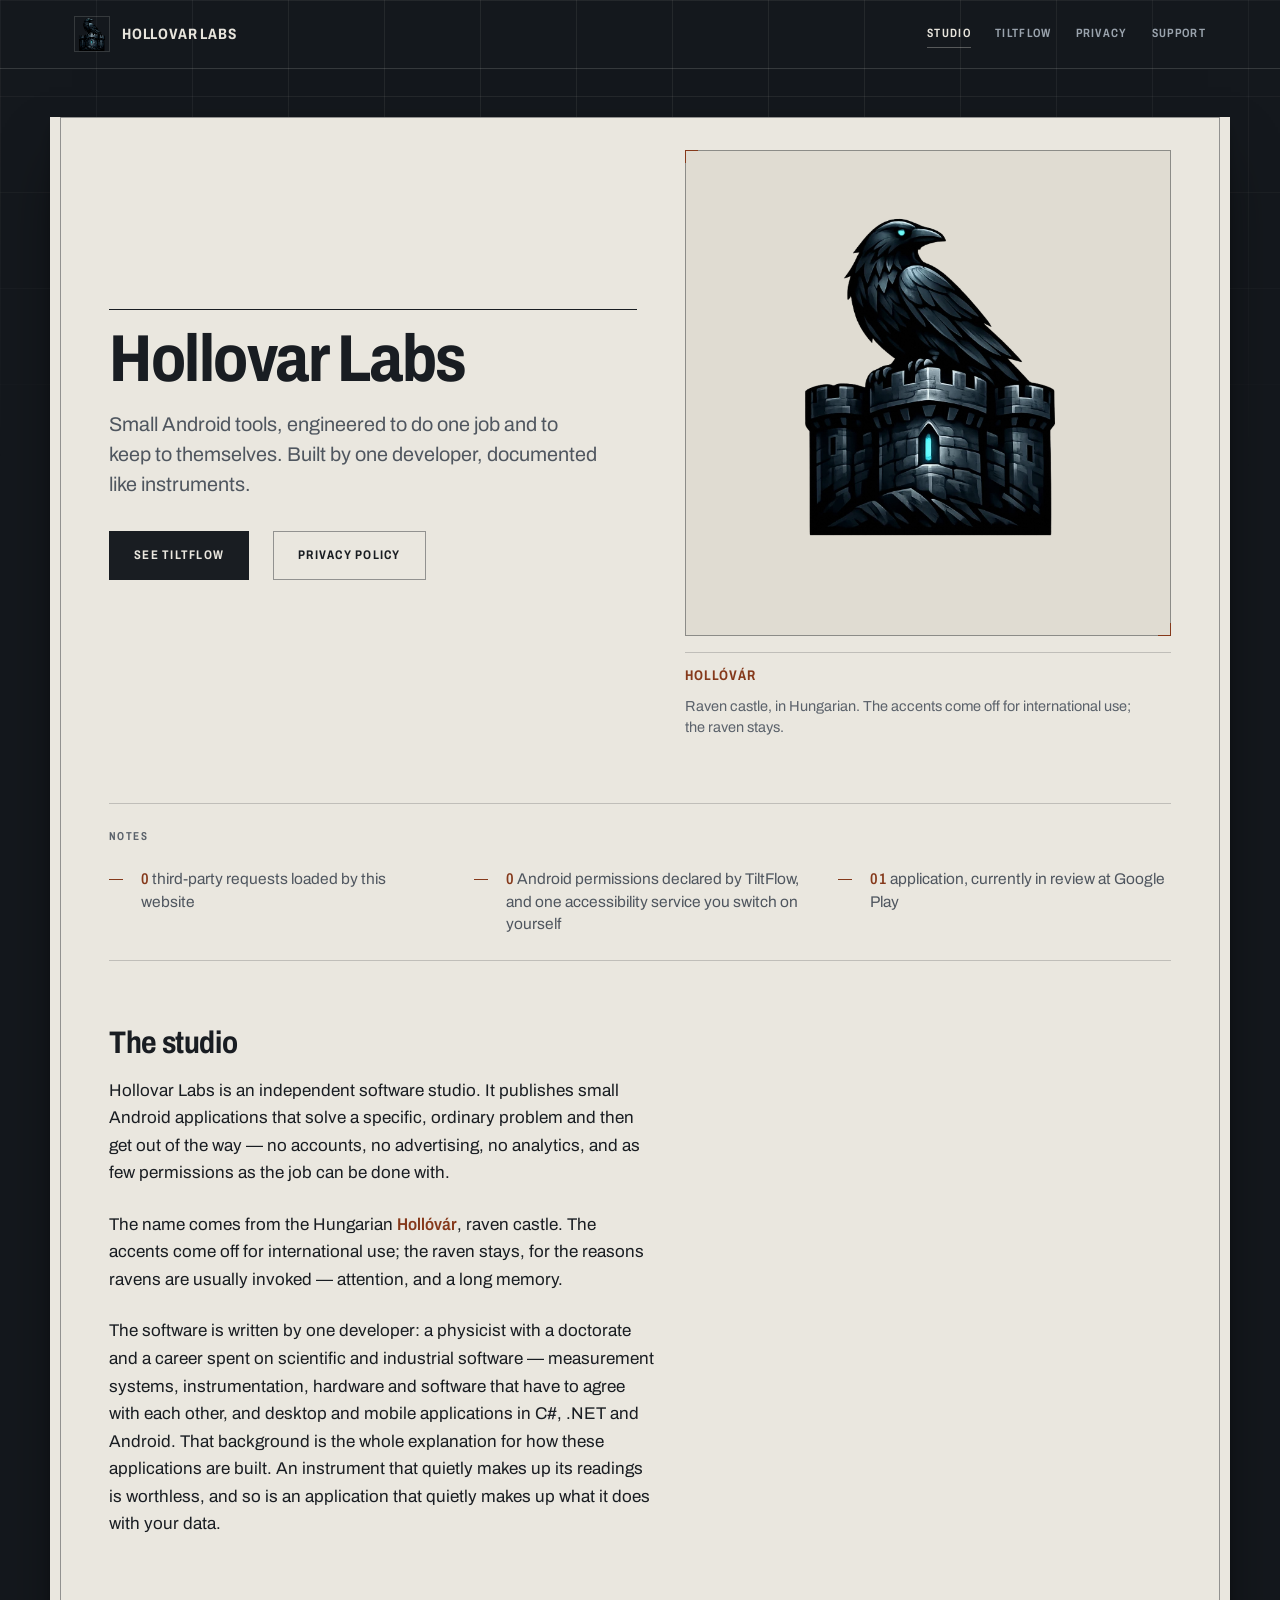
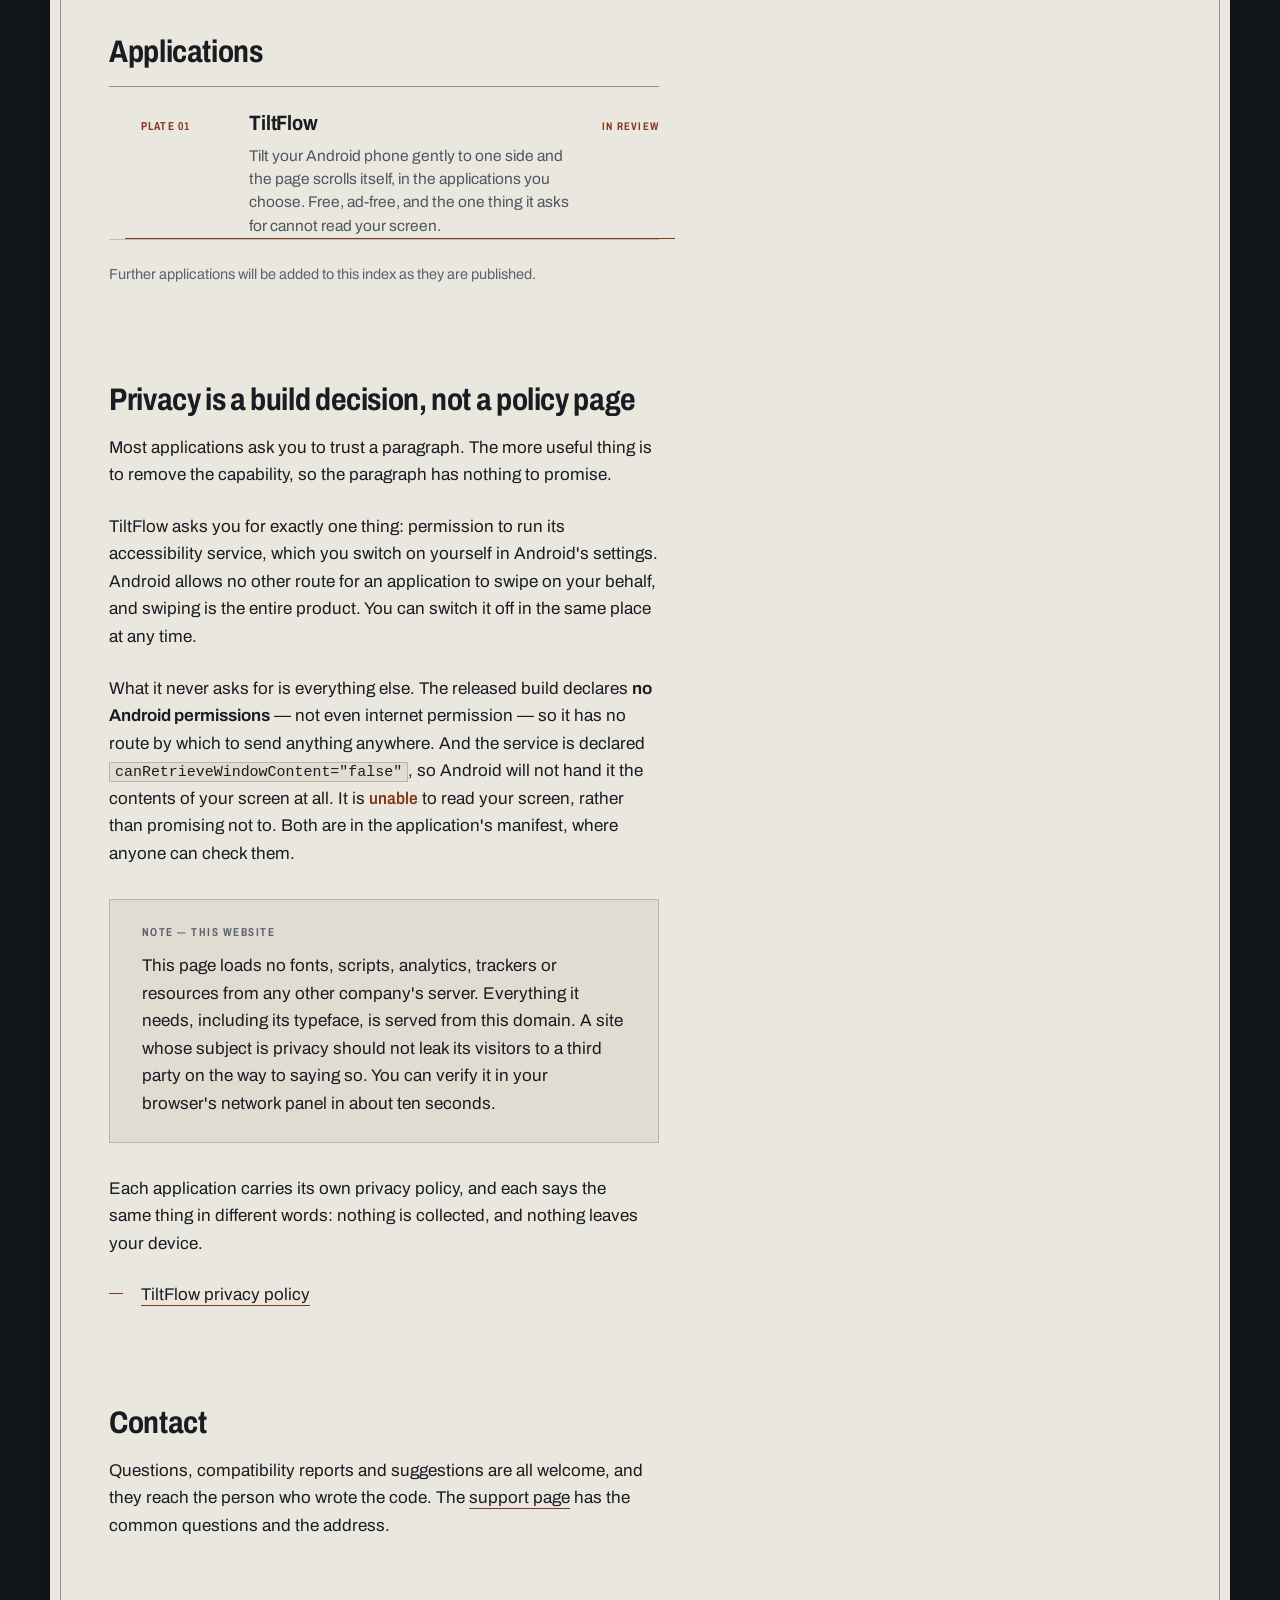
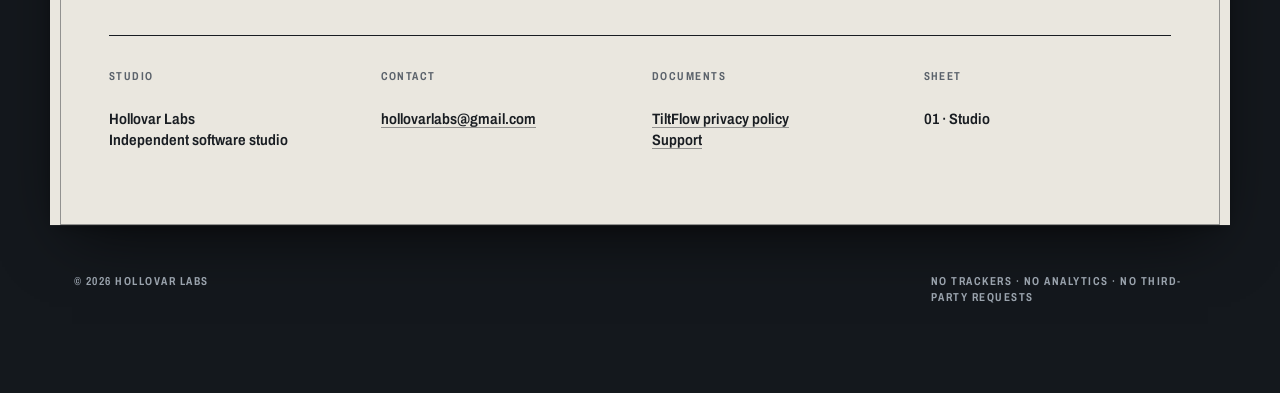
==== commit 8c6759cb: "chore: progress" ====
--- a/index.html
+++ b/index.html
@@ -13,7 +13,7 @@
 <meta property="og:type" content="website">
 <meta property="og:site_name" content="Hollovar Labs">
 <meta property="og:title" content="Hollovar Labs — Independent Software Studio">
-<meta property="og:description" content="Small, privacy-conscious Android tools. TiltFlow scrolls the page when you tilt your phone, and asks for no Android permissions at all.">
+<meta property="og:description" content="Small, privacy-conscious Android tools. TiltFlow scrolls the page when you tilt your phone, using an accessibility service that is declared unable to read your screen.">
 <meta property="og:url" content="https://hollovar.github.io/">
 <meta property="og:image" content="https://hollovar.github.io/assets/og.png">
 <meta property="og:image:width" content="1200">
@@ -117,7 +117,7 @@
 						<span class="index__title">TiltFlow</span>
 						<span class="index__desc">Tilt your Android phone gently to one side and
 						the page scrolls itself, in the applications you choose. Free, ad-free,
-						and it requests no Android permissions at all.</span>
+						and the one thing it asks for cannot read your screen.</span>
 					</span>
 					<span class="index__status">In review</span>
 				</a>
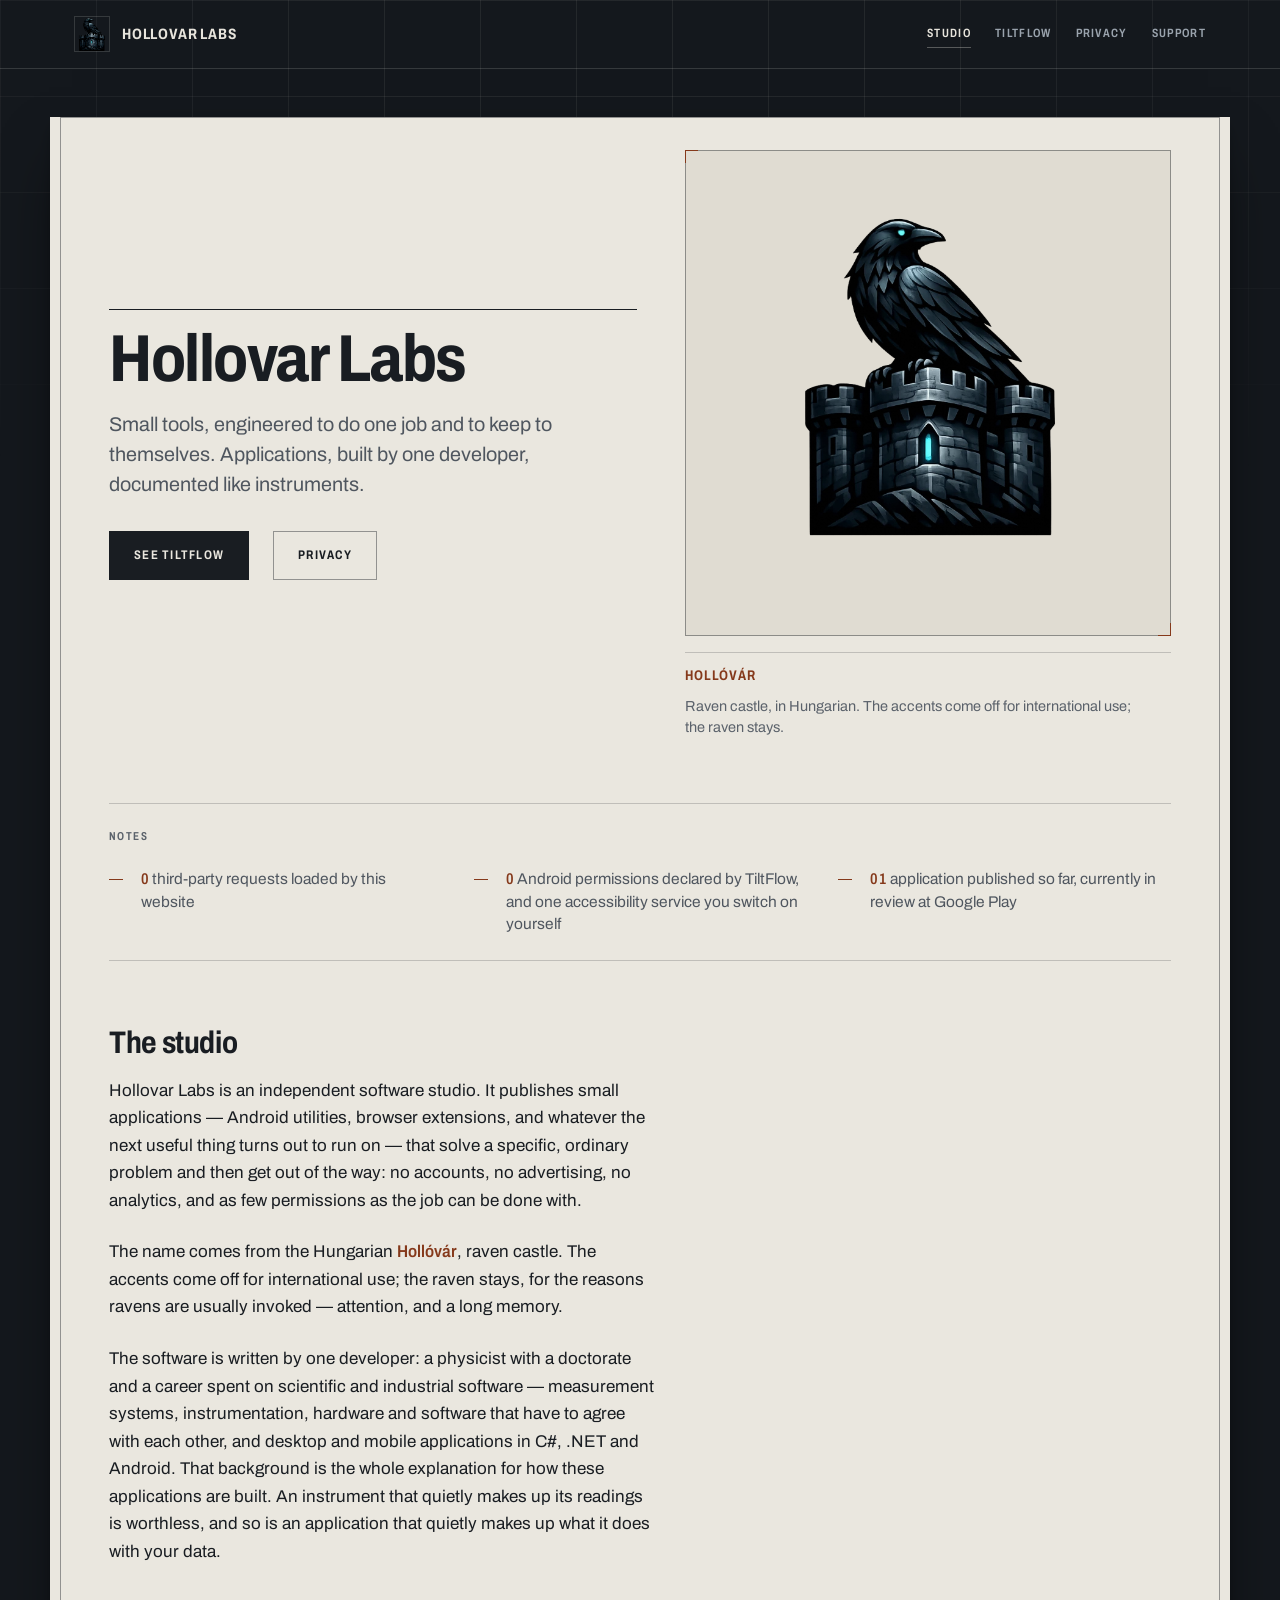
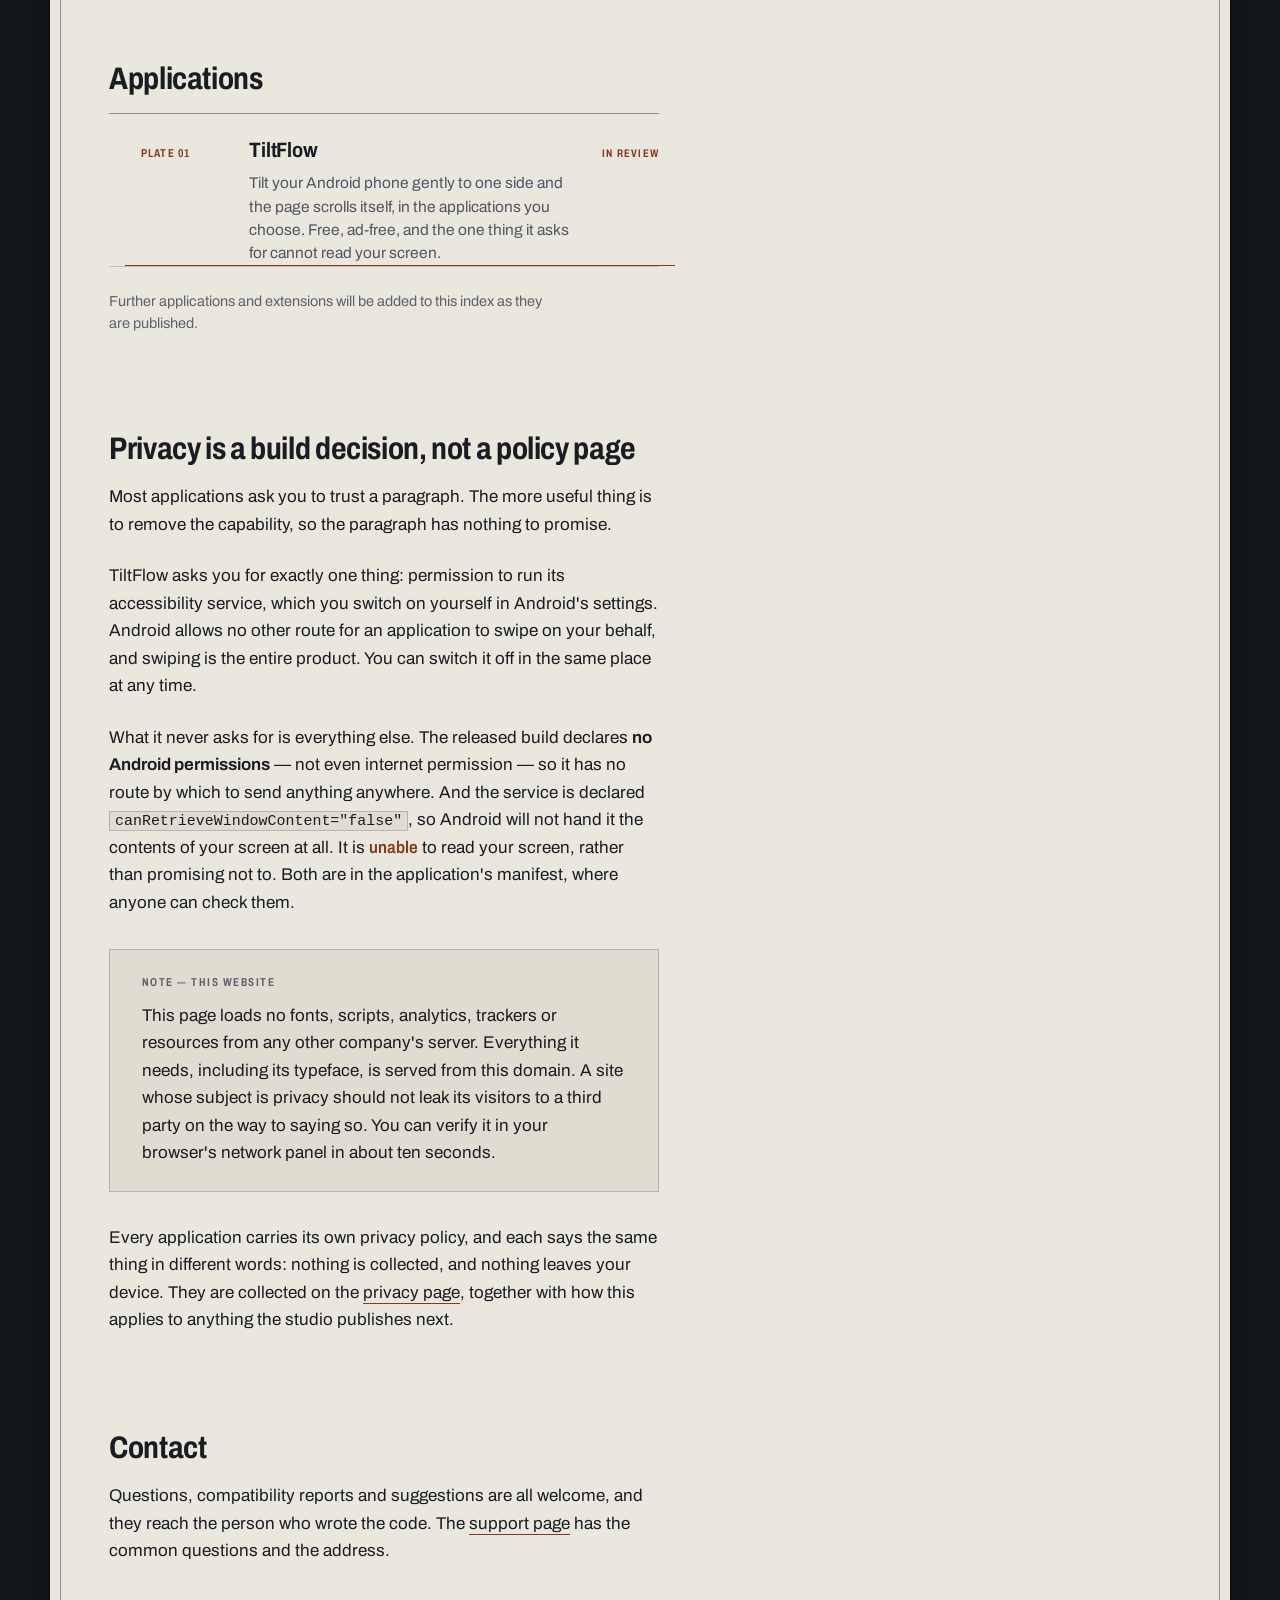
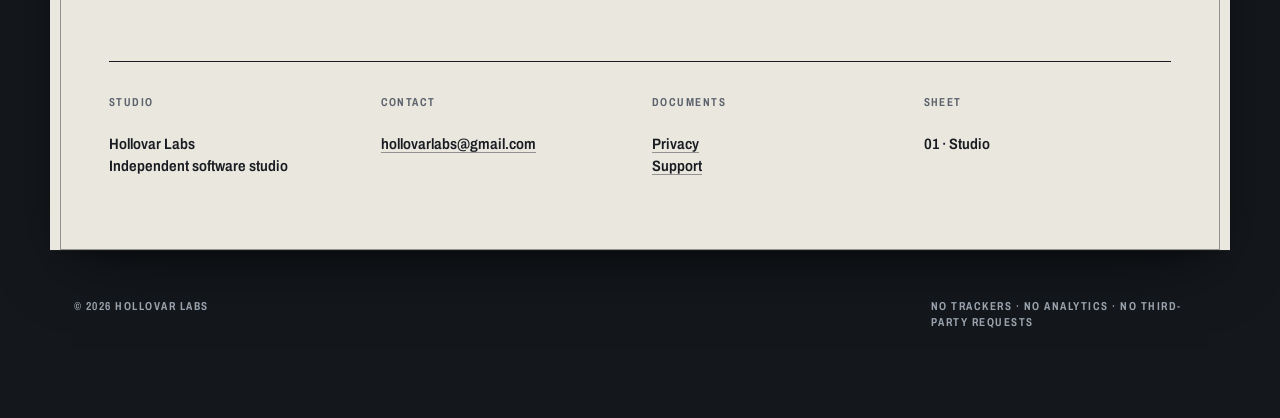
==== commit 44e17a02: "updated pages" ====
--- a/index.html
+++ b/index.html
@@ -4,7 +4,7 @@
 <meta charset="utf-8">
 <meta name="viewport" content="width=device-width, initial-scale=1">
 <title>Hollovar Labs — Independent Software Studio</title>
-<meta name="description" content="Hollovar Labs is an independent software studio building small, privacy-conscious Android tools, including the tilt-scrolling utility TiltFlow.">
+<meta name="description" content="Hollovar Labs is an independent software studio building small, privacy-conscious tools — Android applications and browser extensions — including the tilt-scrolling utility TiltFlow.">
 <link rel="canonical" href="https://hollovar.github.io/">
 <meta name="theme-color" content="#14181d">
 <link rel="icon" href="/assets/icon-32.png" sizes="32x32" type="image/png">
@@ -13,7 +13,7 @@
 <meta property="og:type" content="website">
 <meta property="og:site_name" content="Hollovar Labs">
 <meta property="og:title" content="Hollovar Labs — Independent Software Studio">
-<meta property="og:description" content="Small, privacy-conscious Android tools. TiltFlow scrolls the page when you tilt your phone, using an accessibility service that is declared unable to read your screen.">
+<meta property="og:description" content="Small, privacy-conscious tools: Android applications and browser extensions. TiltFlow scrolls the page when you tilt your phone, using an accessibility service that is declared unable to read your screen.">
 <meta property="og:url" content="https://hollovar.github.io/">
 <meta property="og:image" content="https://hollovar.github.io/assets/og.png">
 <meta property="og:image:width" content="1200">
@@ -36,7 +36,7 @@
 		<nav class="nav" aria-label="Primary">
 			<a href="/" aria-current="page">Studio</a>
 			<a href="/tiltflow/">TiltFlow</a>
-			<a href="/tiltflow/privacy/">Privacy</a>
+			<a href="/privacy/">Privacy</a>
 			<a href="/support/">Support</a>
 		</nav>
 	</div>
@@ -66,11 +66,11 @@
 		<div class="titleblock">
 			<div class="titleblock__rule"></div>
 			<h1>Hollovar Labs</h1>
-			<p class="lead">Small Android tools, engineered to do one job and to keep to
-			themselves. Built by one developer, documented like instruments.</p>
+			<p class="lead">Small tools, engineered to do one job and to keep to themselves.
+			Applications, built by one developer, documented like instruments.</p>
 			<div class="actions">
 				<a class="btn" href="/tiltflow/">See TiltFlow</a>
-				<a class="btn btn--ghost" href="/tiltflow/privacy/">Privacy policy</a>
+				<a class="btn btn--ghost" href="/privacy/">Privacy</a>
 			</div>
 		</div>
 	</section>
@@ -81,17 +81,19 @@
 			<li><span class="dim">0</span> third-party requests loaded by this website</li>
 			<li><span class="dim">0</span> Android permissions declared by TiltFlow, and one
 			accessibility service you switch on yourself</li>
-			<li><span class="dim">01</span> application, currently in review at Google Play</li>
+			<li><span class="dim">01</span> application published so far, currently in review at
+			Google Play</li>
 		</ul>
 	</section>
 
 	<section class="prose">
 		<h2>The studio</h2>
 
-		<p>Hollovar Labs is an independent software studio. It publishes small Android
-		applications that solve a specific, ordinary problem and then get out of the way —
-		no accounts, no advertising, no analytics, and as few permissions as the job can be
-		done with.</p>
+		<p>Hollovar Labs is an independent software studio. It publishes small applications —
+		Android utilities, browser extensions, and whatever the next useful thing turns out to
+		run on — that solve a specific, ordinary problem and then get out of the way: no
+		accounts, no advertising, no analytics, and as few permissions as the job can be done
+		with.</p>
 
 		<p>The name comes from the Hungarian <em>Hollóvár</em>, raven castle. The accents come
 		off for international use; the raven stays, for the reasons ravens are usually
@@ -124,8 +126,8 @@
 			</li>
 		</ul>
 
-		<p class="small" style="margin-top:var(--sp-5)">Further applications will be added to this
-		index as they are published.</p>
+		<p class="small" style="margin-top:var(--sp-5)">Further applications and extensions will
+		be added to this index as they are published.</p>
 	</section>
 
 	<section class="prose">
@@ -155,12 +157,10 @@
 			panel in about ten seconds.</p>
 		</div>
 
-		<p>Each application carries its own privacy policy, and each says the same thing in
-		different words: nothing is collected, and nothing leaves your device.</p>
-
-		<ul>
-			<li><a href="/tiltflow/privacy/">TiltFlow privacy policy</a></li>
-		</ul>
+		<p>Every application carries its own privacy policy, and each says the same thing in
+		different words: nothing is collected, and nothing leaves your device. They are collected
+		on the <a href="/privacy/">privacy page</a>, together with how this applies to anything
+		the studio publishes next.</p>
 	</section>
 
 	<section class="prose">
@@ -182,7 +182,7 @@
 		</div>
 		<div class="colophon__cell">
 			<p class="note">Documents</p>
-			<p class="colophon__value"><a href="/tiltflow/privacy/">TiltFlow privacy policy</a><br><a href="/support/">Support</a></p>
+			<p class="colophon__value"><a href="/privacy/">Privacy</a><br><a href="/support/">Support</a></p>
 		</div>
 		<div class="colophon__cell">
 			<p class="note">Sheet</p>
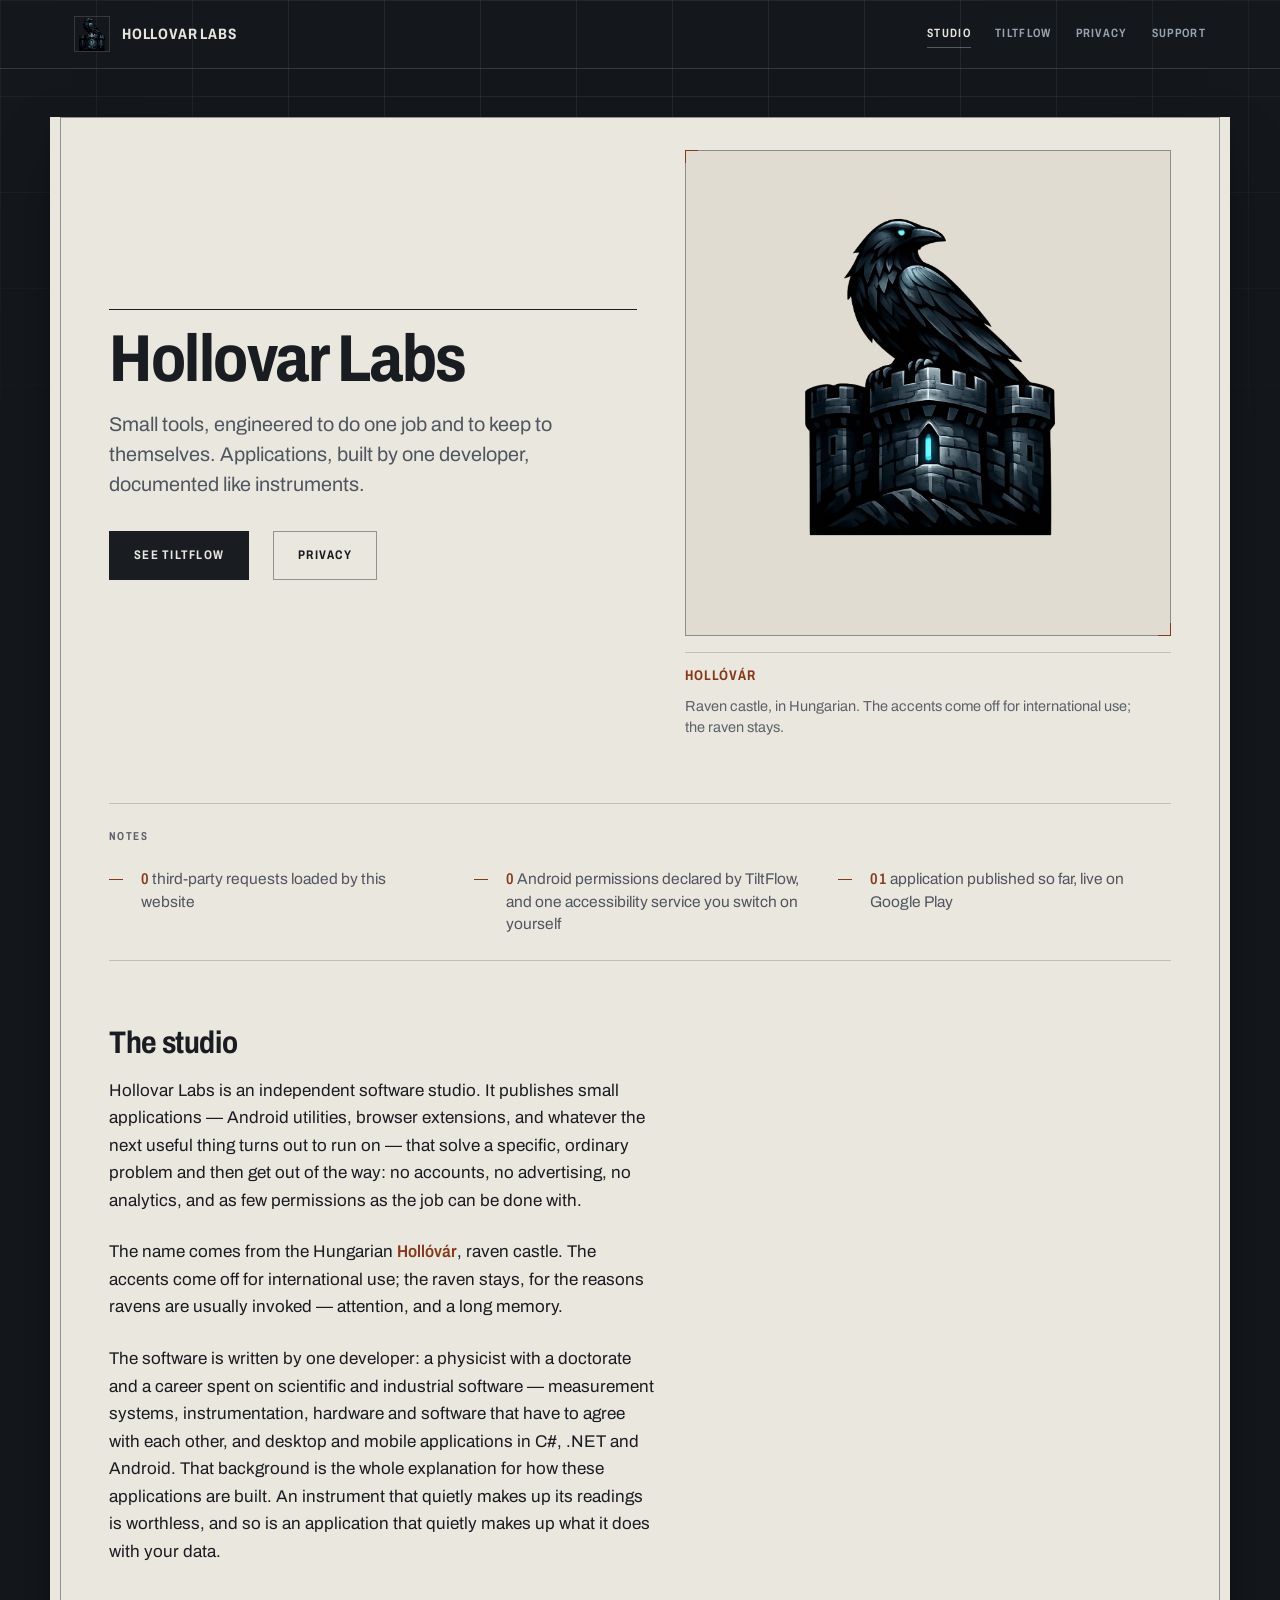
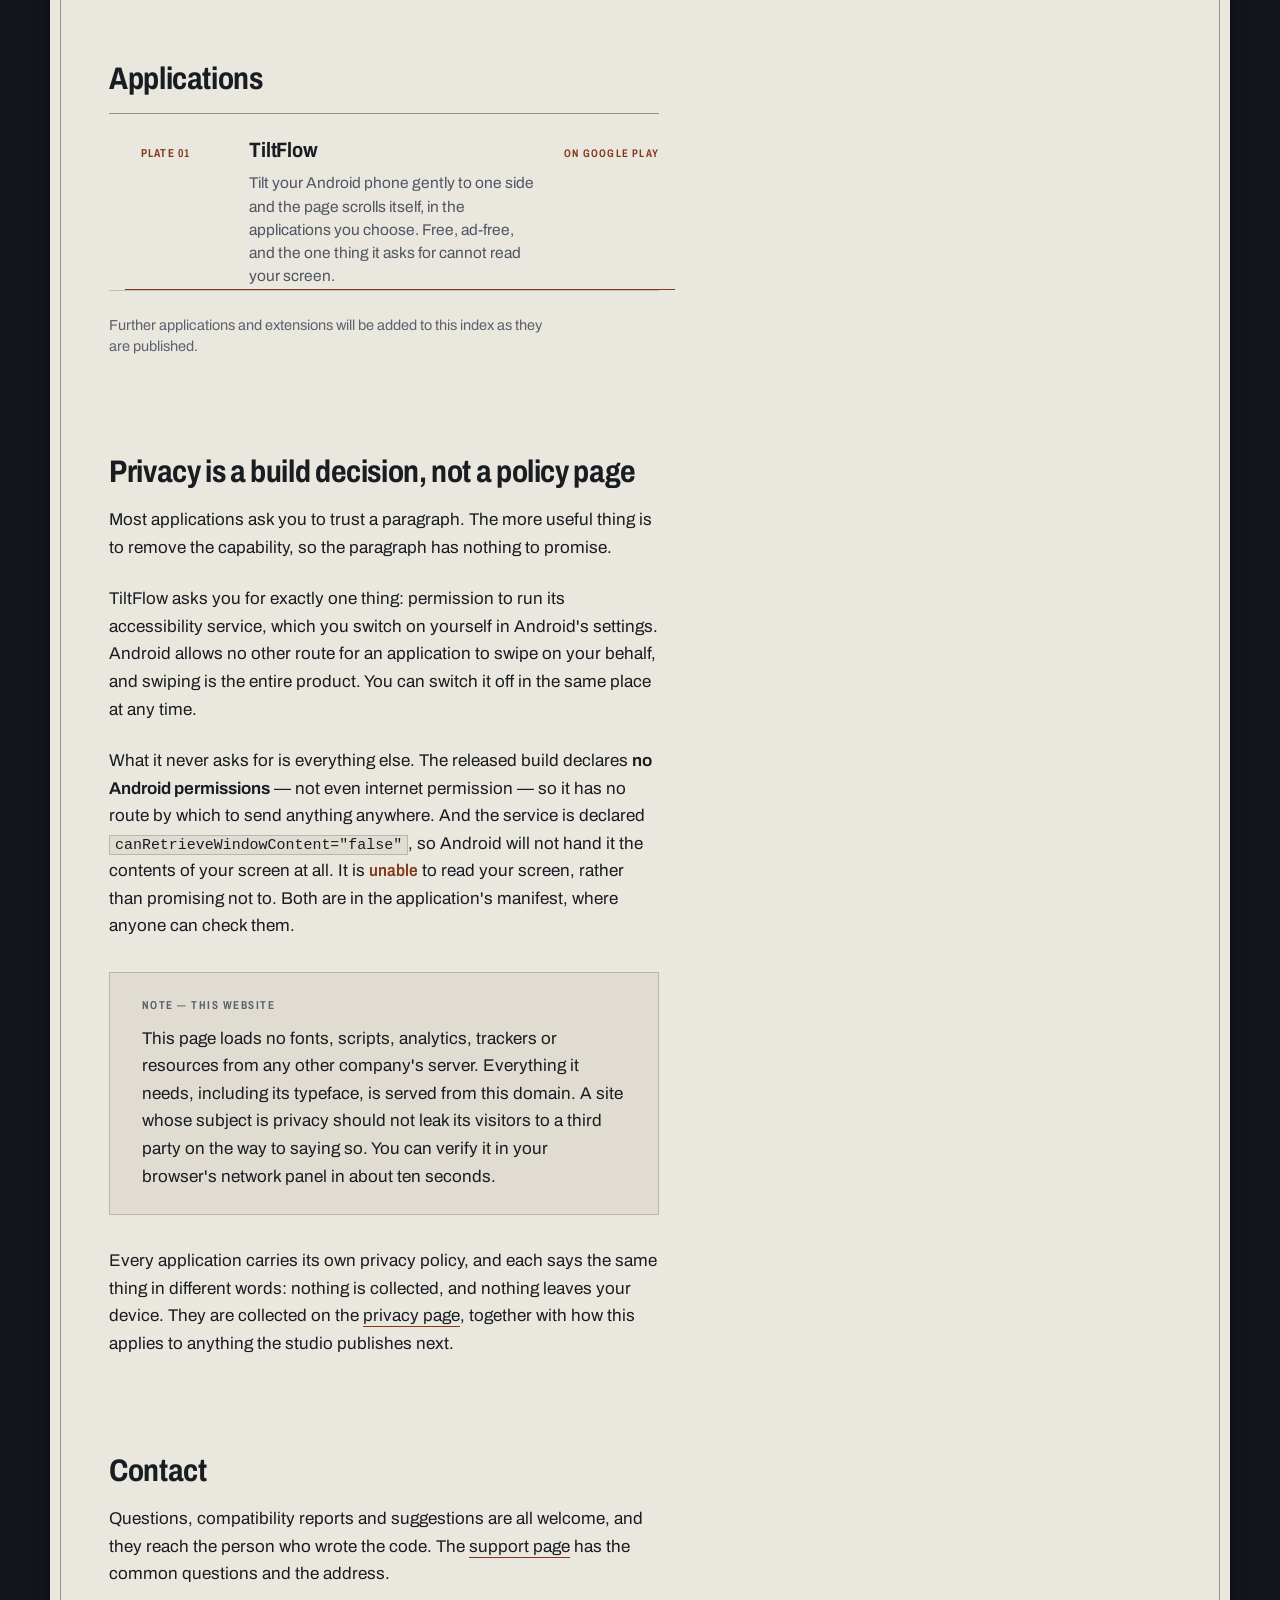
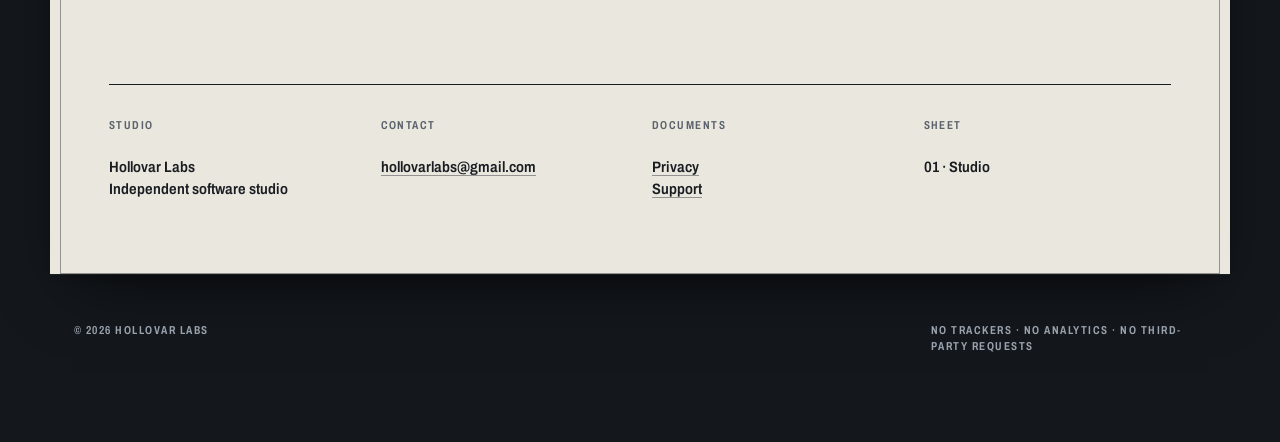
==== commit 1b52550e: "updated" ====
--- a/index.html
+++ b/index.html
@@ -46,6 +46,17 @@
 <div class="sheet__frame">
 
 	<section class="plate">
+		<div class="titleblock">
+			<div class="titleblock__rule"></div>
+			<h1>Hollovar Labs</h1>
+			<p class="lead">Small tools, engineered to do one job and to keep to themselves.
+			Applications, built by one developer, documented like instruments.</p>
+			<div class="actions">
+				<a class="btn" href="/tiltflow/">See TiltFlow</a>
+				<a class="btn btn--ghost" href="/privacy/">Privacy</a>
+			</div>
+		</div>
+
 		<div class="plate__figure">
 			<figure class="markplate">
 				<div class="markplate__mount">
@@ -62,17 +73,6 @@
 				</figcaption>
 			</figure>
 		</div>
-
-		<div class="titleblock">
-			<div class="titleblock__rule"></div>
-			<h1>Hollovar Labs</h1>
-			<p class="lead">Small tools, engineered to do one job and to keep to themselves.
-			Applications, built by one developer, documented like instruments.</p>
-			<div class="actions">
-				<a class="btn" href="/tiltflow/">See TiltFlow</a>
-				<a class="btn btn--ghost" href="/privacy/">Privacy</a>
-			</div>
-		</div>
 	</section>
 
 	<section class="notes-block" aria-label="Studio notes">
@@ -81,8 +81,8 @@
 			<li><span class="dim">0</span> third-party requests loaded by this website</li>
 			<li><span class="dim">0</span> Android permissions declared by TiltFlow, and one
 			accessibility service you switch on yourself</li>
-			<li><span class="dim">01</span> application published so far, currently in review at
-			Google Play</li>
+			<li><span class="dim">01</span> application published so far, live on Google
+			Play</li>
 		</ul>
 	</section>
 
@@ -121,7 +121,7 @@
 						the page scrolls itself, in the applications you choose. Free, ad-free,
 						and the one thing it asks for cannot read your screen.</span>
 					</span>
-					<span class="index__status">In review</span>
+					<span class="index__status">On Google Play</span>
 				</a>
 			</li>
 		</ul>
--- a/assets/style.css
+++ b/assets/style.css
@@ -173,6 +173,24 @@
 ::selection {
 	background: var(--oxide);
 	color: var(--sheet);
+}
+
+/*
+	Off-screen for the eye, present for a screen reader. The tilt drawing's readout is
+	an SVG <text>, which assistive technology never sees change; a .vh live region beside
+	it carries the same measurement in words.
+*/
+.vh {
+	position: absolute;
+	width: 1px;
+	height: 1px;
+	margin: -1px;
+	padding: 0;
+	overflow: hidden;
+	clip: rect(0 0 0 0);
+	clip-path: inset(50%);
+	white-space: nowrap;
+	border: 0;
 }
 
 .skip {
@@ -483,8 +501,9 @@
 }
 
 /*
-	Not a button: TiltFlow is in review and has no reachable listing. A disabled control
-	that looks pressable is a lie, so the pending state is drawn as a stamp instead.
+	Pending state, currently unused: TiltFlow is live and carries a real link button.
+	Kept for the next application while it is in review — a disabled control that looks
+	pressable is a lie, so a pending state is drawn as a stamp instead of a dead button.
 */
 .stamp {
 	display: inline-flex;
@@ -620,6 +639,39 @@
 	border-bottom-color: var(--oxide);
 }
 
+/*
+	A button stays a button inside prose. `.prose a` is the more specific selector, so
+	without this it repaints the label in ink on an ink fill and hangs an oxide underline
+	off the bottom edge.
+*/
+.prose .actions {
+	margin: var(--sp-6) 0;
+}
+
+.prose a.btn {
+	color: var(--sheet);
+	border: 1px solid var(--ink);
+	padding: 13px var(--sp-5);
+}
+
+.prose a.btn:hover {
+	background: var(--oxide);
+	border-color: var(--oxide);
+	color: #fff;
+}
+
+.prose a.btn--ghost {
+	background: transparent;
+	color: var(--ink);
+	border-color: var(--rule-strong);
+}
+
+.prose a.btn--ghost:hover {
+	background: transparent;
+	color: var(--oxide);
+	border-color: var(--oxide);
+}
+
 strong,
 .key-point {
 	font-weight: 660;
@@ -1235,14 +1287,10 @@
 	}
 
 	/*
-		On a phone the name comes first: a visitor needs to know what this is before the
-		drawing earns their attention. On desktop they sit side by side and both are read.
+		The name comes first in the DOM everywhere, so reading and focus order both reach it
+		before the drawing. On desktop the grid sets them side by side; here the drawing
+		simply falls beneath the block that names it.
 	*/
-	.titleblock {
-		grid-column: 1;
-		grid-row: 1;
-	}
-
 	.plate__figure {
 		grid-column: 1;
 		grid-row: 2;
